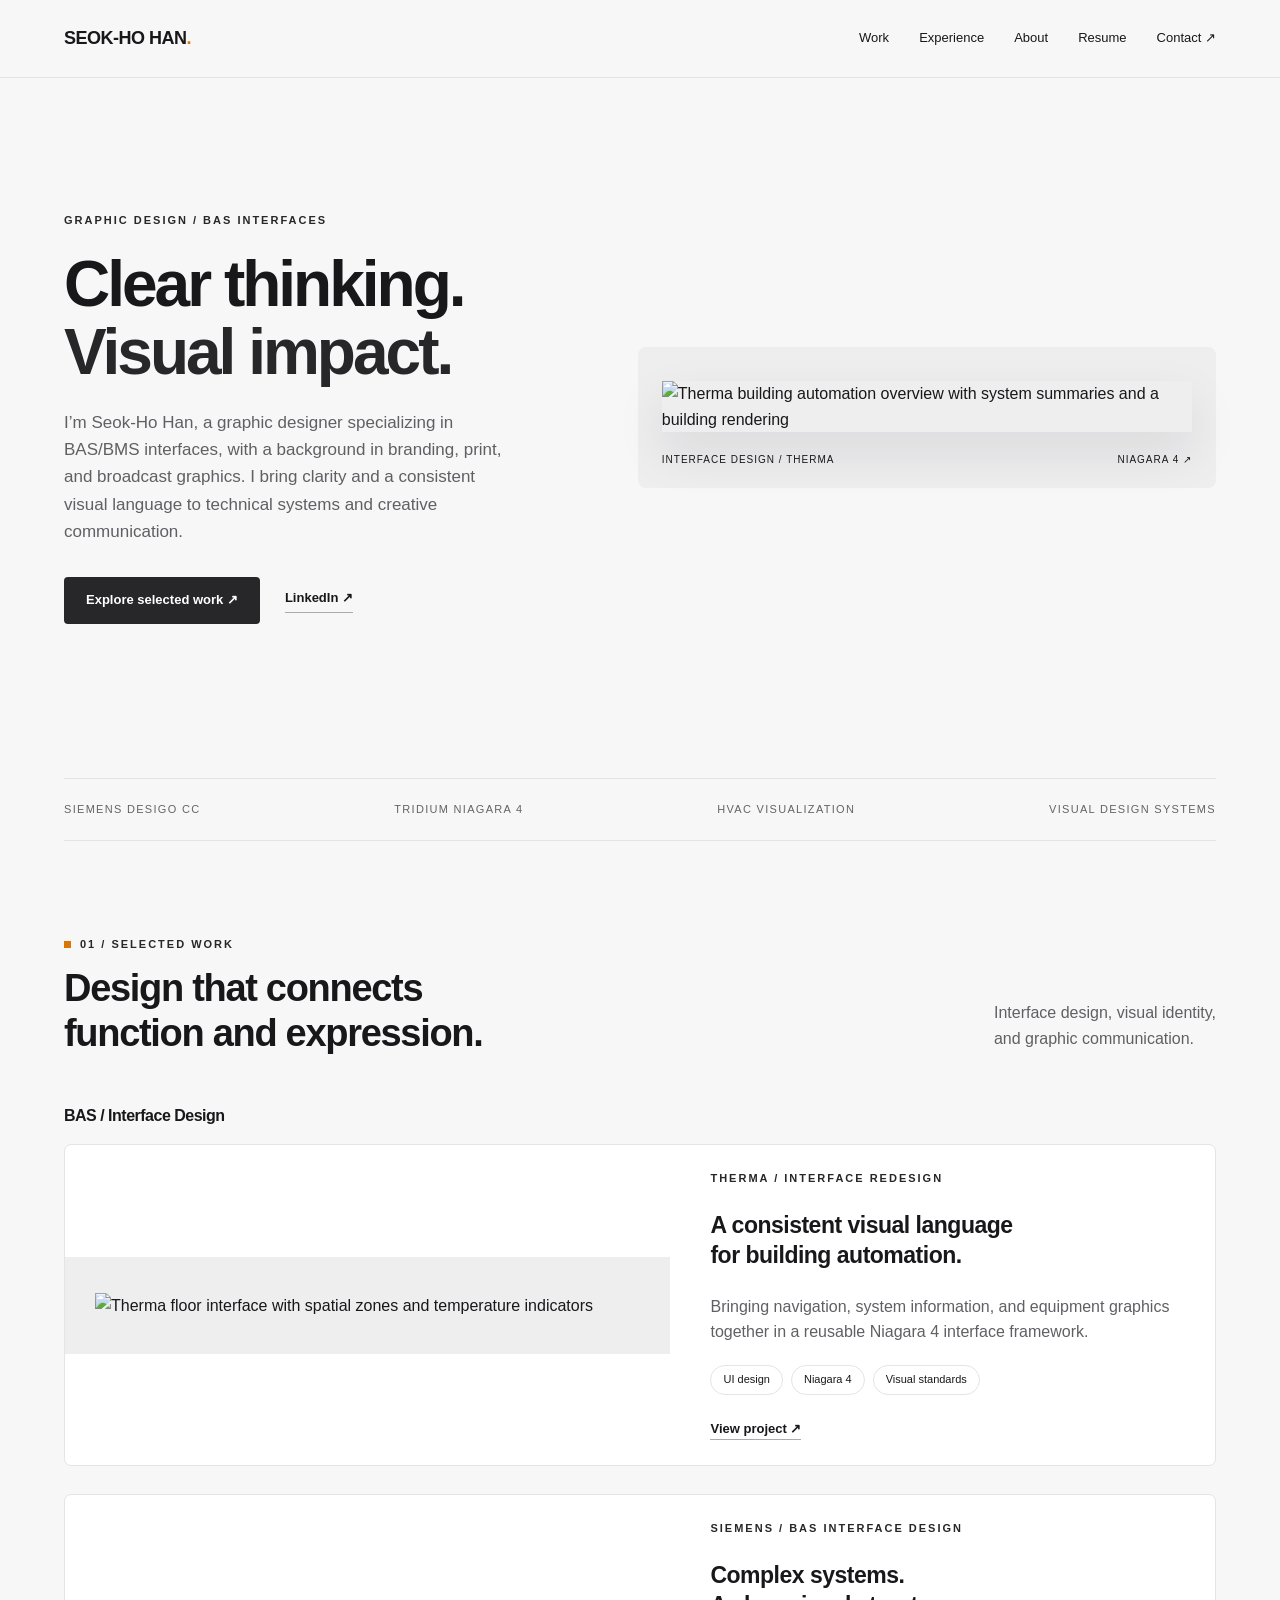
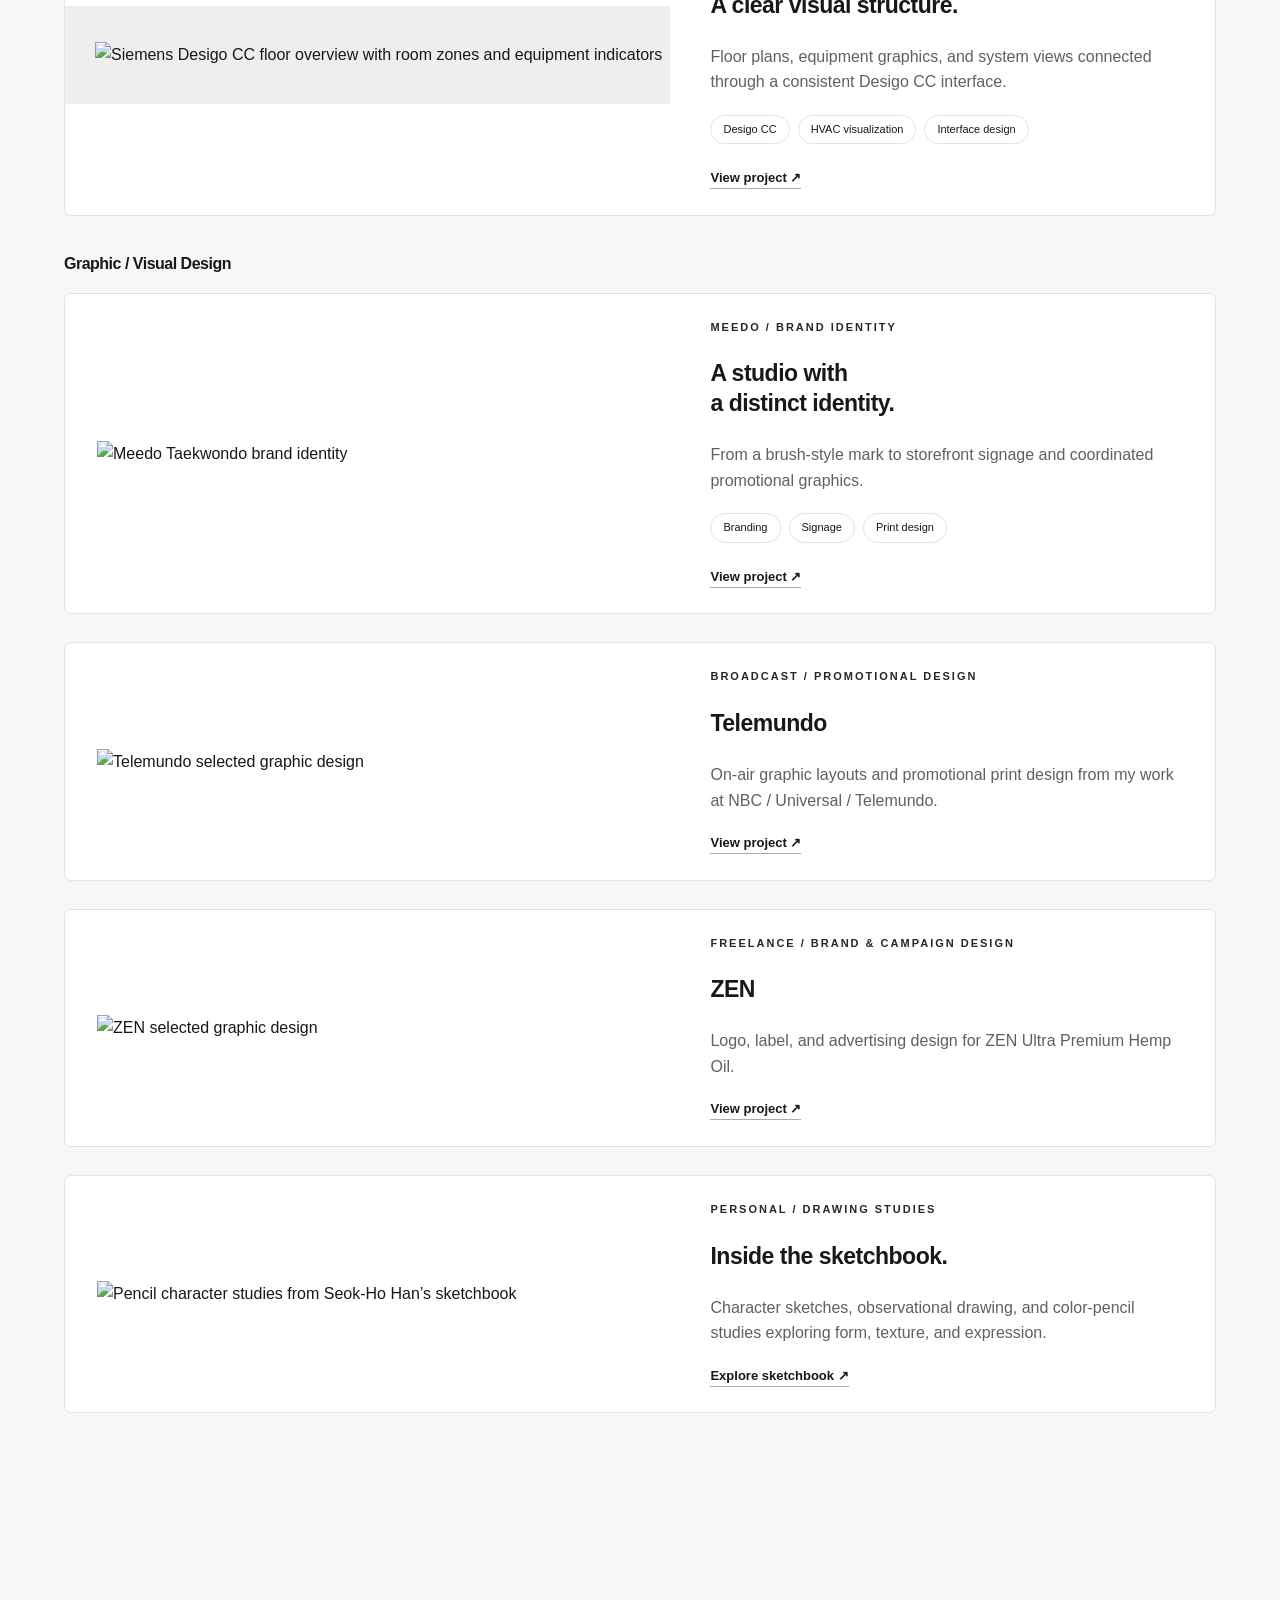
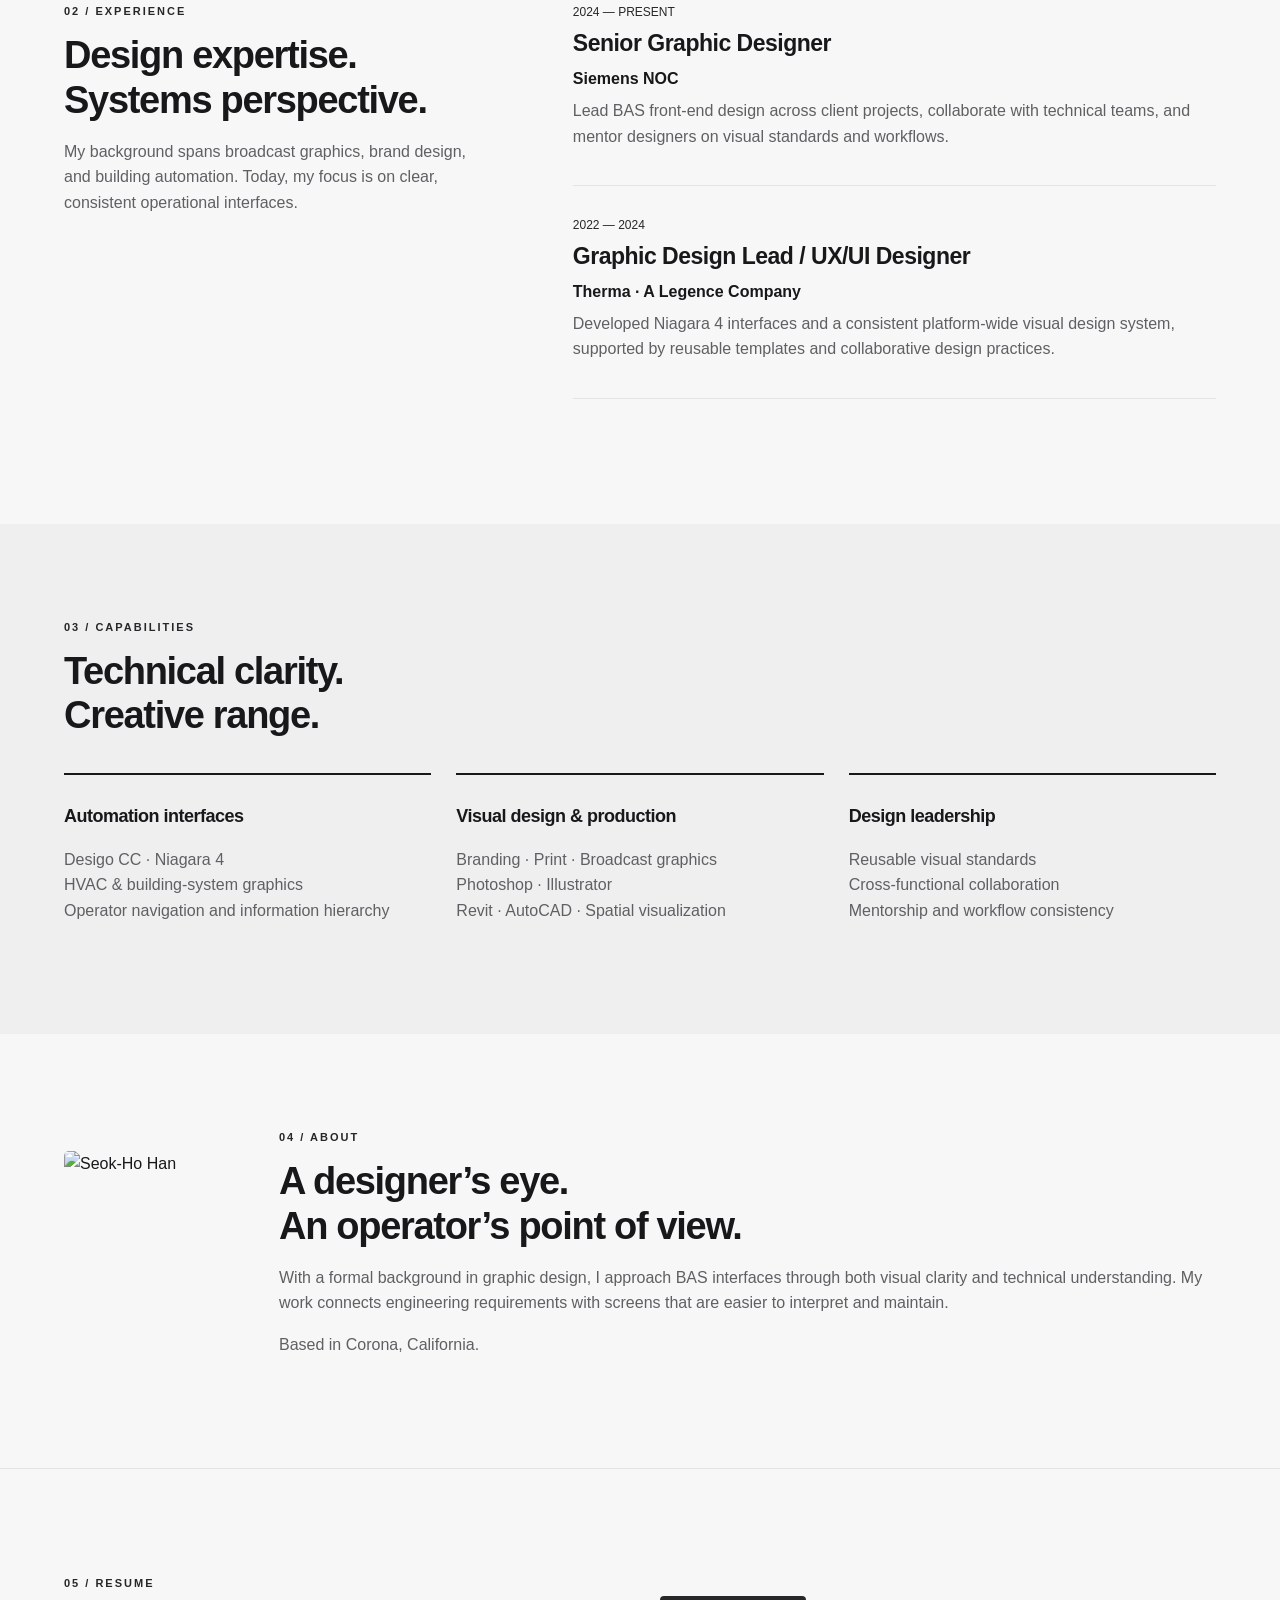
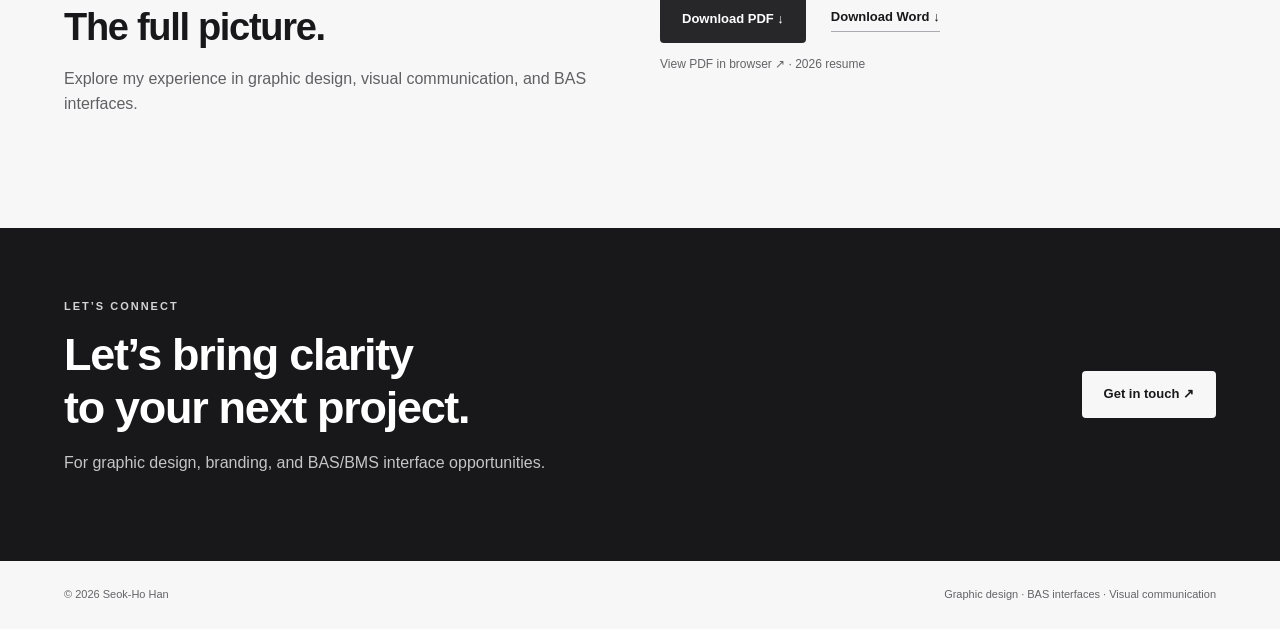
==== index.html @ e54b771f "Add portfolio website pages" ====
<!doctype html><html lang="en"><head><meta charset="UTF-8"><meta name="viewport" content="width=device-width, initial-scale=1"><title>Seok-Ho Han — Graphic & BAS Interface Designer</title><meta name="description" content="Graphic design, branding, broadcast graphics, and BAS/BMS interfaces by Seok-Ho Han."><link rel="stylesheet" href="styles.css"><link rel="stylesheet" href="sketch-resume.css"></head><body><header><div class="nav"><a class="brand" href="index.html">SEOK-HO HAN<span>.</span></a><nav aria-label="Main navigation"><a href="#work">Work</a><a href="#experience">Experience</a><a href="#about">About</a><a href="#resume">Resume</a><a href="#contact">Contact ↗</a></nav></div></header><main><div class="wrap"><section class="hero"><div><div class="eyebrow">GRAPHIC DESIGN / BAS INTERFACES</div><h1>Clear thinking.<br><span>Visual impact.</span></h1><p class="intro">I’m Seok-Ho Han, a graphic designer specializing in BAS/BMS interfaces, with a background in branding, print, and broadcast graphics. I bring clarity and a consistent visual language to technical systems and creative communication.</p><div class="actions"><a class="button" href="#work">Explore selected work ↗</a><a class="textlink" href="https://www.linkedin.com/in/seok-ho-han/" target="_blank" rel="noopener noreferrer">LinkedIn ↗</a></div></div><a class="hero-art" href="therma.html" aria-label="Explore the Therma interface project"><img src="assets/therma-overview.png" alt="Therma building automation overview with system summaries and a building rendering"><div class="artifact-label"><span>Interface design / Therma</span><span>Niagara 4 ↗</span></div></a></section><div class="strip"><span>Siemens Desigo CC</span><span>Tridium Niagara 4</span><span>HVAC visualization</span><span>Visual design systems</span></div><section id="work" class="section"><div class="section-head"><div><div class="eyebrow">01 / Selected work</div><h2>Design that connects<br>function and expression.</h2></div><p>Interface design, visual identity,<br>and graphic communication.</p></div><h3 class="work-category">BAS / Interface Design</h3><a class="work" href="therma.html"><div class="work-image"><img loading="lazy" src="assets/therma-floor.png" alt="Therma floor interface with spatial zones and temperature indicators"></div><div class="work-copy"><div class="eyebrow">Therma / Interface redesign</div><h3>A consistent visual language<br>for building automation.</h3><p>Bringing navigation, system information, and equipment graphics together in a reusable Niagara 4 interface framework.</p><div class="tags"><span>UI design</span><span>Niagara 4</span><span>Visual standards</span></div><span class="textlink">View project ↗</span></div></a><a class="work additional-work" href="siemens.html"><div class="work-image"><img loading="lazy" src="assets/siemens-3.png" alt="Siemens Desigo CC floor overview with room zones and equipment indicators"></div><div class="work-copy"><div class="eyebrow">Siemens / BAS interface design</div><h3>Complex systems.<br>A clear visual structure.</h3><p>Floor plans, equipment graphics, and system views connected through a consistent Desigo CC interface.</p><div class="tags"><span>Desigo CC</span><span>HVAC visualization</span><span>Interface design</span></div><span class="textlink">View project ↗</span></div></a><h3 class="work-category">Graphic / Visual Design</h3><a class="work" href="meedo.html"><div class="work-image brand-thumbnail"><img loading="lazy" src="assets/meedo-logo.png" alt="Meedo Taekwondo brand identity"></div><div class="work-copy"><div class="eyebrow">Meedo / Brand identity</div><h3>A studio with<br>a distinct identity.</h3><p>From a brush-style mark to storefront signage and coordinated promotional graphics.</p><div class="tags"><span>Branding</span><span>Signage</span><span>Print design</span></div><span class="textlink">View project ↗</span></div></a><a class="work additional-work" href="telemundo.html"><div class="work-image brand-thumbnail"><img loading="lazy" src="assets/broadcast-overlay.png" alt="Telemundo selected graphic design"></div><div class="work-copy"><div class="eyebrow">Broadcast / Promotional design</div><h3>Telemundo</h3><p>On-air graphic layouts and promotional print design from my work at NBC / Universal / Telemundo.</p><span class="textlink">View project ↗</span></div></a><a class="work additional-work" href="zen.html"><div class="work-image brand-thumbnail"><img loading="lazy" src="assets/zen-product.jpg" alt="ZEN selected graphic design"></div><div class="work-copy"><div class="eyebrow">Freelance / Brand & campaign design</div><h3>ZEN</h3><p>Logo, label, and advertising design for ZEN Ultra Premium Hemp Oil.</p><span class="textlink">View project ↗</span></div></a><a class="work additional-work" href="sketch.html"><div class="work-image brand-thumbnail"><img loading="lazy" src="assets/sketch-6.jpg" alt="Pencil character studies from Seok-Ho Han’s sketchbook"></div><div class="work-copy"><div class="eyebrow">Personal / Drawing studies</div><h3>Inside the sketchbook.</h3><p>Character sketches, observational drawing, and color-pencil studies exploring form, texture, and expression.</p><span class="textlink">Explore sketchbook ↗</span></div></a></section><section id="experience" class="section split"><div><div class="eyebrow">02 / Experience</div><h2>Design expertise.<br>Systems perspective.</h2><p>My background spans broadcast graphics, brand design, and building automation. Today, my focus is on clear, consistent operational interfaces.</p></div><div class="timeline"><article><div class="date">2024 — PRESENT</div><h3>Senior Graphic Designer</h3><strong>Siemens NOC</strong><p>Lead BAS front-end design across client projects, collaborate with technical teams, and mentor designers on visual standards and workflows.</p></article><article><div class="date">2022 — 2024</div><h3>Graphic Design Lead / UX/UI Designer</h3><strong>Therma · A Legence Company</strong><p>Developed Niagara 4 interfaces and a consistent platform-wide visual design system, supported by reusable templates and collaborative design practices.</p></article></div></section></div><section class="section tint"><div class="wrap"><div class="eyebrow">03 / Capabilities</div><h2>Technical clarity.<br>Creative range.</h2><div class="tools"><article><h3>Automation interfaces</h3><p>Desigo CC · Niagara 4<br>HVAC & building-system graphics<br>Operator navigation and information hierarchy</p></article><article><h3>Visual design & production</h3><p>Branding · Print · Broadcast graphics<br>Photoshop · Illustrator<br>Revit · AutoCAD · Spatial visualization</p></article><article><h3>Design leadership</h3><p>Reusable visual standards<br>Cross-functional collaboration<br>Mentorship and workflow consistency</p></article></div></div></section><div class="wrap"><section id="about" class="section about"><img loading="lazy" class="portrait" src="assets/portrait.png" alt="Seok-Ho Han"><div><div class="eyebrow">04 / About</div><h2>A designer’s eye.<br>An operator’s point of view.</h2><p>With a formal background in graphic design, I approach BAS interfaces through both visual clarity and technical understanding. My work connects engineering requirements with screens that are easier to interpret and maintain.</p><p>Based in Corona, California.</p></div></section></div><section id="resume" class="section resume-section"><div><p class="eyebrow">05 / Resume</p><h2>The full picture.</h2><p>Explore my experience in graphic design, visual communication, and BAS interfaces.</p></div><div><div class="actions"><a class="button" href="assets/Seok-Ho-Han-Resume-2026.pdf" download>Download PDF ↓</a><a class="textlink" href="assets/Seok-Ho-Han-Resume-2026.docx" download>Download Word ↓</a></div><p class="note"><a href="assets/Seok-Ho-Han-Resume-2026.pdf" target="_blank" rel="noopener">View PDF in browser ↗</a> · 2026 resume</p></div></section><section id="contact" class="contact"><div class="wrap"><div><div class="eyebrow">Let’s connect</div><h2>Let’s bring clarity<br>to your next project.</h2><p>For graphic design, branding, and BAS/BMS interface opportunities.</p></div><a class="button" href="mailto:designer.seokho@gmail.com">Get in touch ↗</a></div></section></main><footer><span>© 2026 Seok-Ho Han</span><span>Graphic design · BAS interfaces · Visual communication</span></footer></body></html>
---- styles.css ----
*{box-sizing:border-box}html{scroll-behavior:smooth}body{margin:0;background:#f7f7f7;color:#18181b;font-family:Arial,Helvetica,sans-serif;line-height:1.6}a{color:inherit;text-decoration:none}a:focus-visible,button:focus-visible{outline:3px solid #27272a;outline-offset:6px}header{background:#f7f7f7f5;border-bottom:1px solid #e4e4e7;position:sticky;top:0;z-index:5}.nav{max-width:1320px;margin:auto;padding:24px 5%;display:flex;justify-content:space-between;align-items:center}.brand{font-weight:800;font-size:18px;letter-spacing:-.5px}.brand span{color:#27272a}nav{display:flex;gap:30px;font-size:13px}main{overflow:hidden}.wrap{max-width:1320px;margin:auto;padding:0 5%}.hero{min-height:700px;display:grid;grid-template-columns:1fr 1.12fr;align-items:center;gap:5%;padding-top:65px;padding-bottom:85px}.eyebrow{text-transform:uppercase;font-size:11px;letter-spacing:2px;color:#27272a;font-weight:700}.hero h1{font-size:clamp(45px,5vw,72px);line-height:1.06;letter-spacing:-3px;margin:22px 0}.hero h1 span{color:#27272a}.intro{max-width:440px;color:#606064;font-size:17px}.actions{display:flex;gap:25px;align-items:center;flex-wrap:wrap;margin-top:32px}.button{display:inline-block;background:#27272a;color:white;padding:13px 22px;font-size:13px;font-weight:700;border-radius:4px}.textlink{font-size:13px;font-weight:700;border-bottom:1px solid #aaaab0;padding-bottom:3px}.hero-art{background:#eeeeef;padding:34px 24px 20px;border-radius:8px;transform:none;position:relative}.hero-art img{width:100%;display:block;box-shadow:0 20px 50px #18181b18}.artifact-label{display:flex;justify-content:space-between;font-size:10px;letter-spacing:1px;text-transform:uppercase;margin-top:20px}.strip{border-top:1px solid #e4e4e7;border-bottom:1px solid #e4e4e7;padding:22px 0;display:flex;justify-content:space-between;gap:20px;color:#646468;font-size:11px;letter-spacing:1.3px;text-transform:uppercase}.section{padding-top:95px;padding-bottom:95px;scroll-margin-top:80px}.section-head{display:flex;justify-content:space-between;align-items:end;margin-bottom:35px;gap:24px}h2{font-size:38px;line-height:1.18;letter-spacing:-1.3px;margin:12px 0}h3{font-size:23px;line-height:1.3;letter-spacing:-.5px}p{color:#606064}.work{display:grid;grid-template-columns:1.2fr 1fr;gap:40px;align-items:center;background:white;border:1px solid #e4e4e7;border-radius:7px;overflow:hidden}.work-image{padding:36px 0 36px 30px;background:#eeeeef}.work-image img{width:100%;display:block}.work-copy{padding:25px 35px 25px 0}.tags{display:flex;gap:8px;flex-wrap:wrap;margin:20px 0}.tags span{font-size:11px;border:1px solid #e4e4e7;border-radius:30px;padding:5px 12px}.split{display:grid;grid-template-columns:.8fr 1.2fr;gap:80px}.timeline article{padding:0 0 30px;margin-bottom:30px;border-bottom:1px solid #e4e4e7}.date{font-size:12px;color:#27272a}.timeline h3{margin:7px 0}.timeline p{margin:6px 0}.tools{display:grid;grid-template-columns:repeat(3,1fr);gap:25px;margin-top:35px}.tools article{border-top:2px solid #18181b;padding-top:12px}.tools h3{font-size:18px}.about{display:grid;grid-template-columns:170px 1fr;gap:45px;align-items:center}.portrait{width:170px;height:200px;object-fit:cover;border-radius:5px}.contact{background:#18181b;color:#fff;padding:70px 0}.contact p{color:#c5c5c8}.contact h2{font-size:45px}.contact .wrap{display:flex;justify-content:space-between;align-items:center;gap:30px}footer{padding:25px 5%;font-size:11px;color:#646468;max-width:1320px;margin:auto;display:flex;justify-content:space-between}.case-title{padding:75px 0 45px;max-width:900px}.case-title h1{font-size:clamp(38px,5vw,65px);line-height:1.1;letter-spacing:-2px}.case-meta{display:flex;gap:60px;padding:20px 0 40px;font-size:13px}.case-meta b{display:block;color:#18181b}.full-image{width:100%;border:1px solid #e4e4e7;border-radius:5px}.comparison{display:grid;grid-template-columns:1fr 1fr;gap:24px}.comparison figure{margin:0}.comparison img{width:100%;display:block;border:1px solid #e4e4e7}.comparison figcaption{font-size:13px;padding:14px 0;color:#606064}.note{font-size:12px;color:#646468}.back{font-size:13px;color:#27272a}.screen-link{display:block}.screen-link:hover img{outline:2px solid #27272a}.section.tint{background:#efeff0}details{padding:15px 0;border-top:1px solid #e4e4e7}summary{cursor:pointer;font-weight:700} @media(max-width:760px){.nav{padding:18px 6%}nav{gap:15px;font-size:11px}nav a:nth-child(3){display:none}.hero{grid-template-columns:1fr;min-height:auto;gap:45px;padding-top:45px;padding-bottom:45px}.hero h1{letter-spacing:-2px}.hero-art{transform:none}.strip{flex-wrap:wrap;justify-content:flex-start}.section{padding-top:60px;padding-bottom:60px}.split,.work,.comparison{grid-template-columns:1fr;gap:25px}.work-image{padding:20px}.work-copy{padding:0 25px 25px}.tools{grid-template-columns:1fr}.about{grid-template-columns:1fr;gap:20px}.contact .wrap{display:block}.contact h2{font-size:36px}.case-meta{gap:25px;flex-wrap:wrap}.section-head{display:block}h2{font-size:32px}footer{gap:20px}.hero-art{padding:20px 15px}}
.redaction-pending { min-height: 270px; background: #e4e4e7; padding: 36px; display: flex; flex-direction: column; justify-content: center; border: 1px dashed #8090a0; }
.brand span{color:#d97706}.textlink:hover,.back:hover,nav a:hover{color:#965000}.button:hover{background:#3f3f46}.contact .button{background:#f7f7f7;color:#18181b}.section-head .eyebrow::before{content:'';display:inline-block;width:7px;height:7px;background:#d97706;margin-right:9px}.contact .eyebrow{color:#d4d4d8}
.work-category{font-size:16px;margin:38px 0 18px}.brand-thumbnail{padding:32px;background:#fff}.brand-thumbnail img{max-height:300px;object-fit:contain}.brand-hero{margin:0;background:#fff;padding:45px;display:flex;justify-content:center}.brand-hero img{width:100%;max-width:580px;object-fit:contain}.project-next{display:flex;justify-content:space-between;align-items:center;gap:24px;border-top:1px solid #e4e4e7;padding:35px 0 65px}.project-next small{display:block;font-size:10px;letter-spacing:1.5px;margin-bottom:8px}.project-next strong{font-size:21px}.project-next a:hover{color:#965000}@media(max-width:760px){.brand-hero{padding:20px}.project-next{align-items:start;flex-direction:column}}
.editorial-gallery{display:grid;grid-template-columns:repeat(2,minmax(0,1fr));gap:28px}.gallery-item{margin:0}.gallery-item img{display:block;width:100%;height:auto}.gallery-item figcaption{font-size:12px;color:#606064;padding:12px 0}.split>.gallery-item img{max-height:650px;object-fit:contain}.additional-work{margin-top:28px}@media(max-width:760px){.editorial-gallery{grid-template-columns:1fr}}
.comparison-section{max-width:960px;margin:auto;scroll-margin-top:100px}.compare-row{padding:22px 0;border-bottom:1px solid #e4e4e7}.compare-row h3{font-size:18px;margin:0 0 8px}.compare-row .comparison{gap:20px;grid-template-columns:repeat(2,minmax(0,1fr))}.compare-row .comparison img{height:auto;aspect-ratio:1.88;object-fit:contain;background:white}.compare-row figcaption{font-size:11px;padding:8px 0}.compare-row figcaption b{letter-spacing:1px;margin-right:6px}.compare-row a{display:block}.compare-row a:hover{outline:2px solid #965000}.more-comparisons{margin-top:24px;border-bottom:1px solid #e4e4e7}.more-comparisons summary{padding:12px 0}.more-comparisons summary span{float:right}.more-comparisons[open] summary span{transform:rotate(45deg)}summary:focus-visible{outline:3px solid #27272a;outline-offset:4px}@media(max-width:500px){.compare-row .comparison{gap:8px}.compare-row figcaption{font-size:10px}.compare-row h3{font-size:16px}}
.compact-gallery-section{padding-top:65px;padding-bottom:20px}.compact-gallery{display:grid;grid-template-columns:repeat(5,minmax(0,1fr));gap:14px;margin-top:22px}.gallery-thumb{display:block;min-width:0;background:#fff;border:1px solid #e4e4e7;border-radius:4px;padding:8px;transition:transform .18s,box-shadow .18s}.gallery-thumb img{display:block;width:100%;height:112px;object-fit:contain;background:#f4f4f4}.gallery-thumb span{display:block;font-size:10px;padding-top:8px;color:#606064}.gallery-thumb small{float:right}.gallery-thumb:focus-visible{outline:3px solid #965000;outline-offset:3px}@media(hover:hover){.gallery-thumb:hover{transform:scale(1.06);box-shadow:0 8px 25px #0002;position:relative;z-index:2}}#image-viewer{width:94vw;max-width:1600px;max-height:94vh;padding:16px;border:0;border-radius:8px;background:#f7f7f7;color:#18181b}#image-viewer::backdrop{background:#101014dd}.viewer-bar,.viewer-controls{display:flex;align-items:center;justify-content:space-between;gap:12px}.viewer-bar p{margin:0;font-size:13px}#viewer-image{display:block;width:100%;height:74vh;object-fit:contain;background:#ededed;margin:12px 0}.viewer-controls button,.viewer-bar button{font:inherit;font-size:13px;border:1px solid #ccc;border-radius:4px;background:white;padding:10px 14px;cursor:pointer}.viewer-controls a{font-size:12px;text-decoration:underline}@media(max-width:900px){.compact-gallery{grid-template-columns:repeat(4,minmax(0,1fr))}}@media(max-width:600px){.compact-gallery{grid-template-columns:repeat(2,minmax(0,1fr));gap:10px}.gallery-thumb img{height:100px}#viewer-image{height:65vh}.viewer-controls button{padding:10px;font-size:12px}.viewer-bar p{font-size:11px}}@media(prefers-reduced-motion:reduce){.gallery-thumb{transition:none}}
---- sketch-resume.css ----
.sketch-section{padding:30px 0 55px}.sketch-grid{display:grid;grid-template-columns:1fr 1fr;gap:24px;margin-top:24px}.sketch-grid .gallery-thumb img{height:220px}.sketch-portrait .gallery-thumb img{height:330px}.resume-section{max-width:1320px;margin:auto;padding-left:5%;padding-right:5%;display:grid;grid-template-columns:1fr 1fr;gap:40px;border-top:1px solid #e4e4e7}.resume-section .actions{flex-wrap:wrap} @media(max-width:600px){.sketch-grid,.resume-section{grid-template-columns:1fr}.sketch-grid .gallery-thumb img{height:180px}.sketch-portrait .gallery-thumb img{height:280px}.resume-section{gap:10px}}
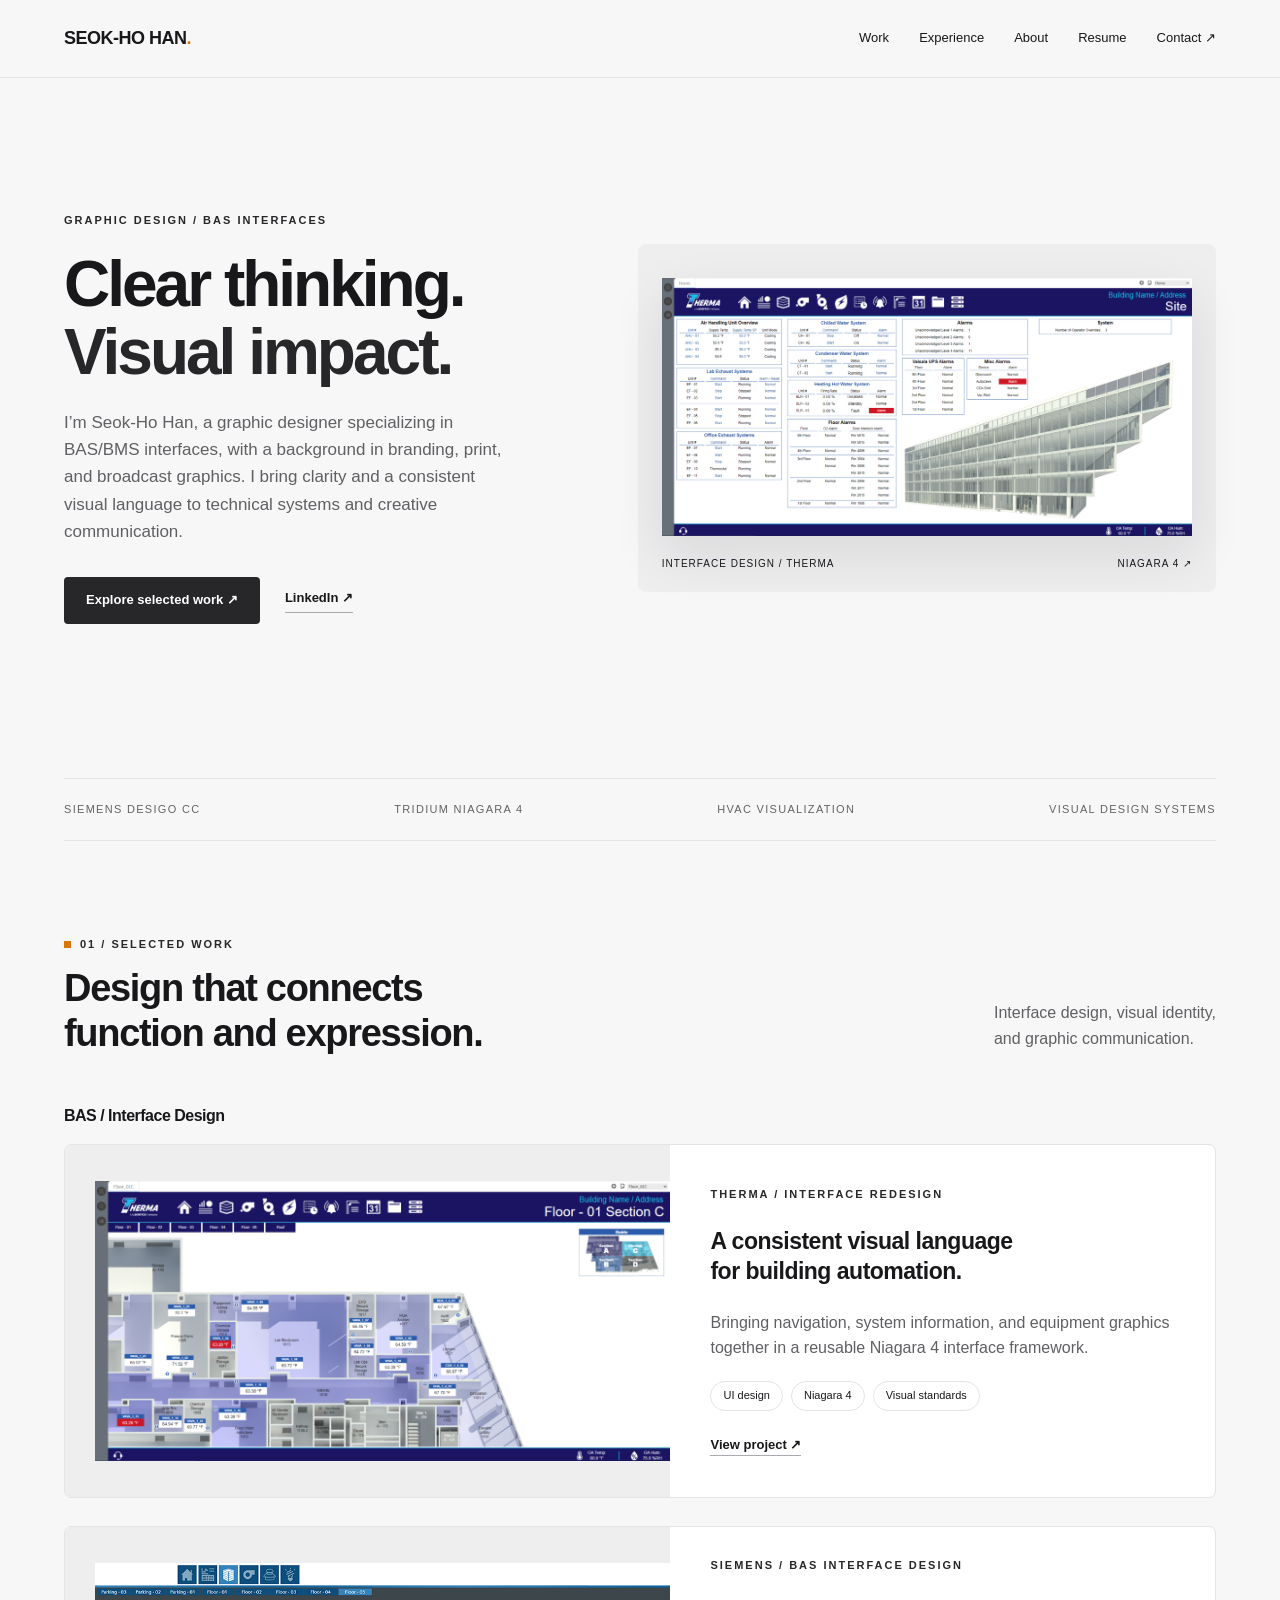
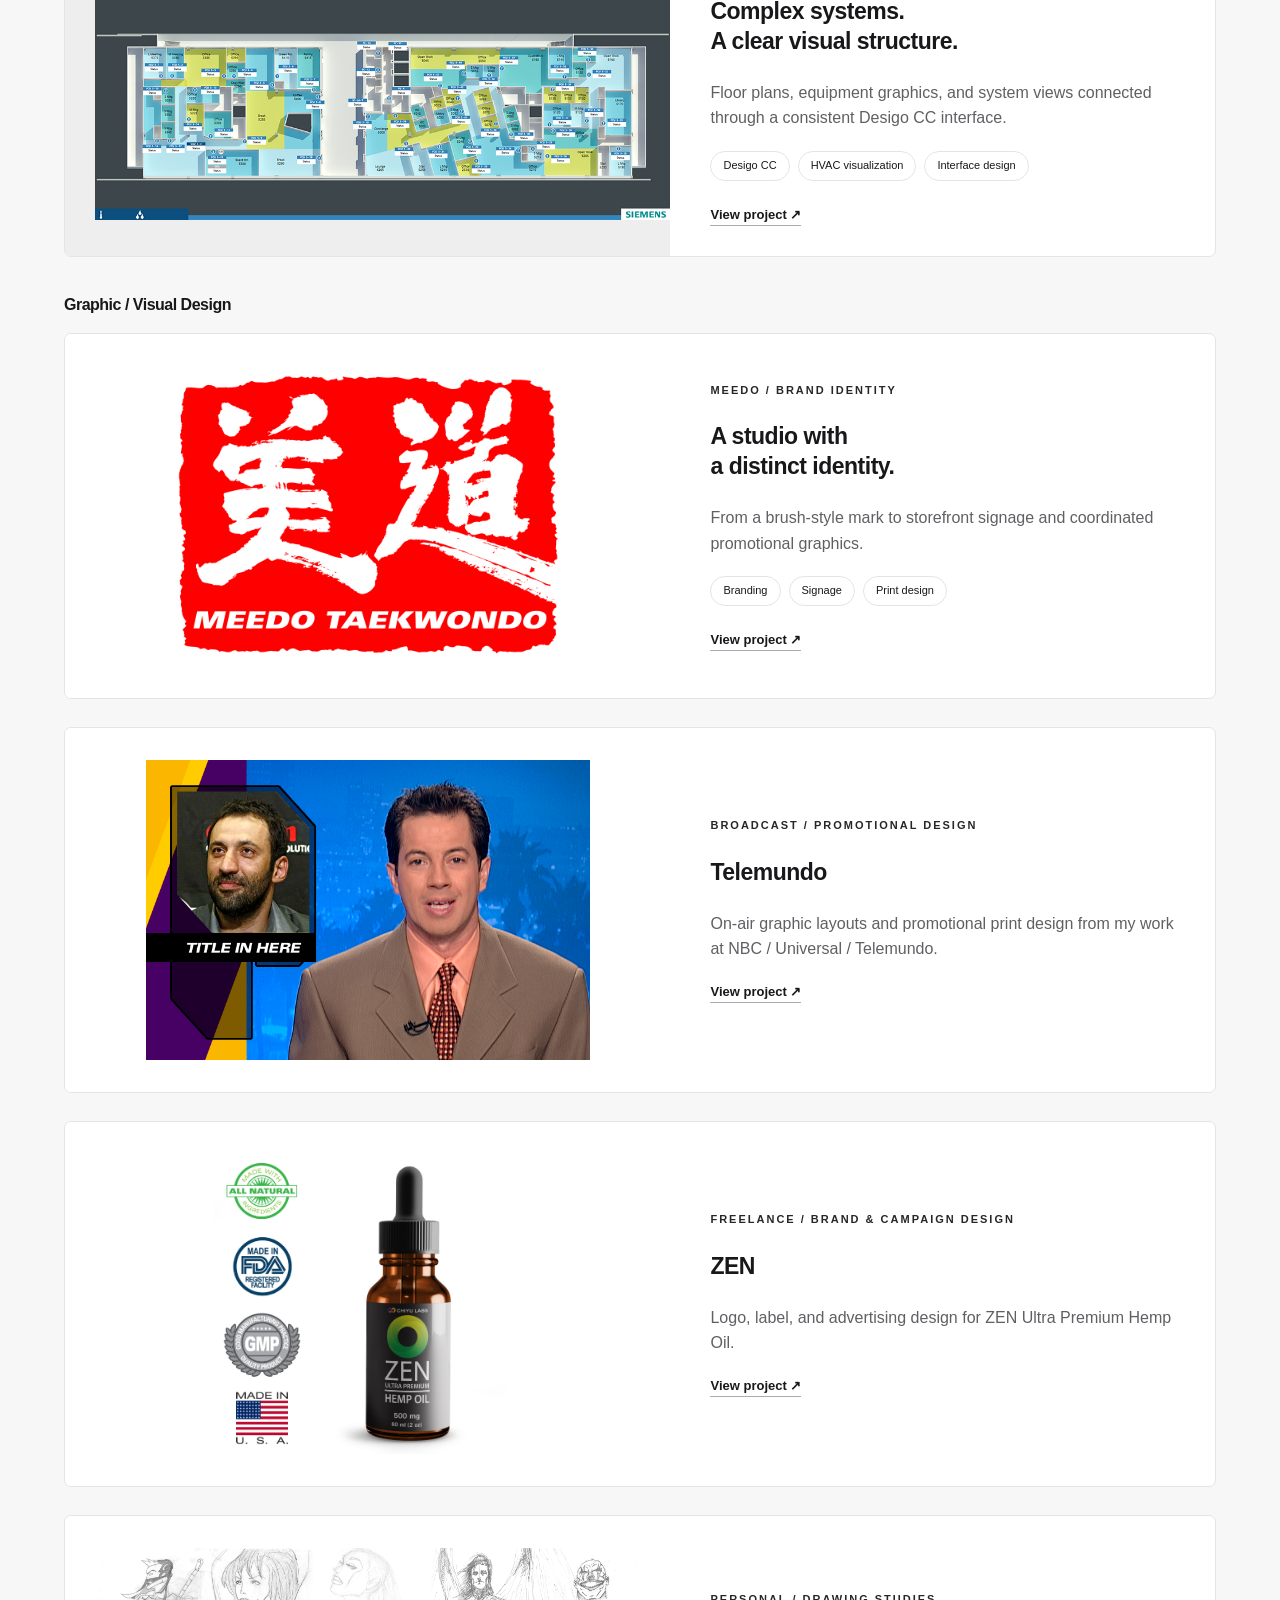
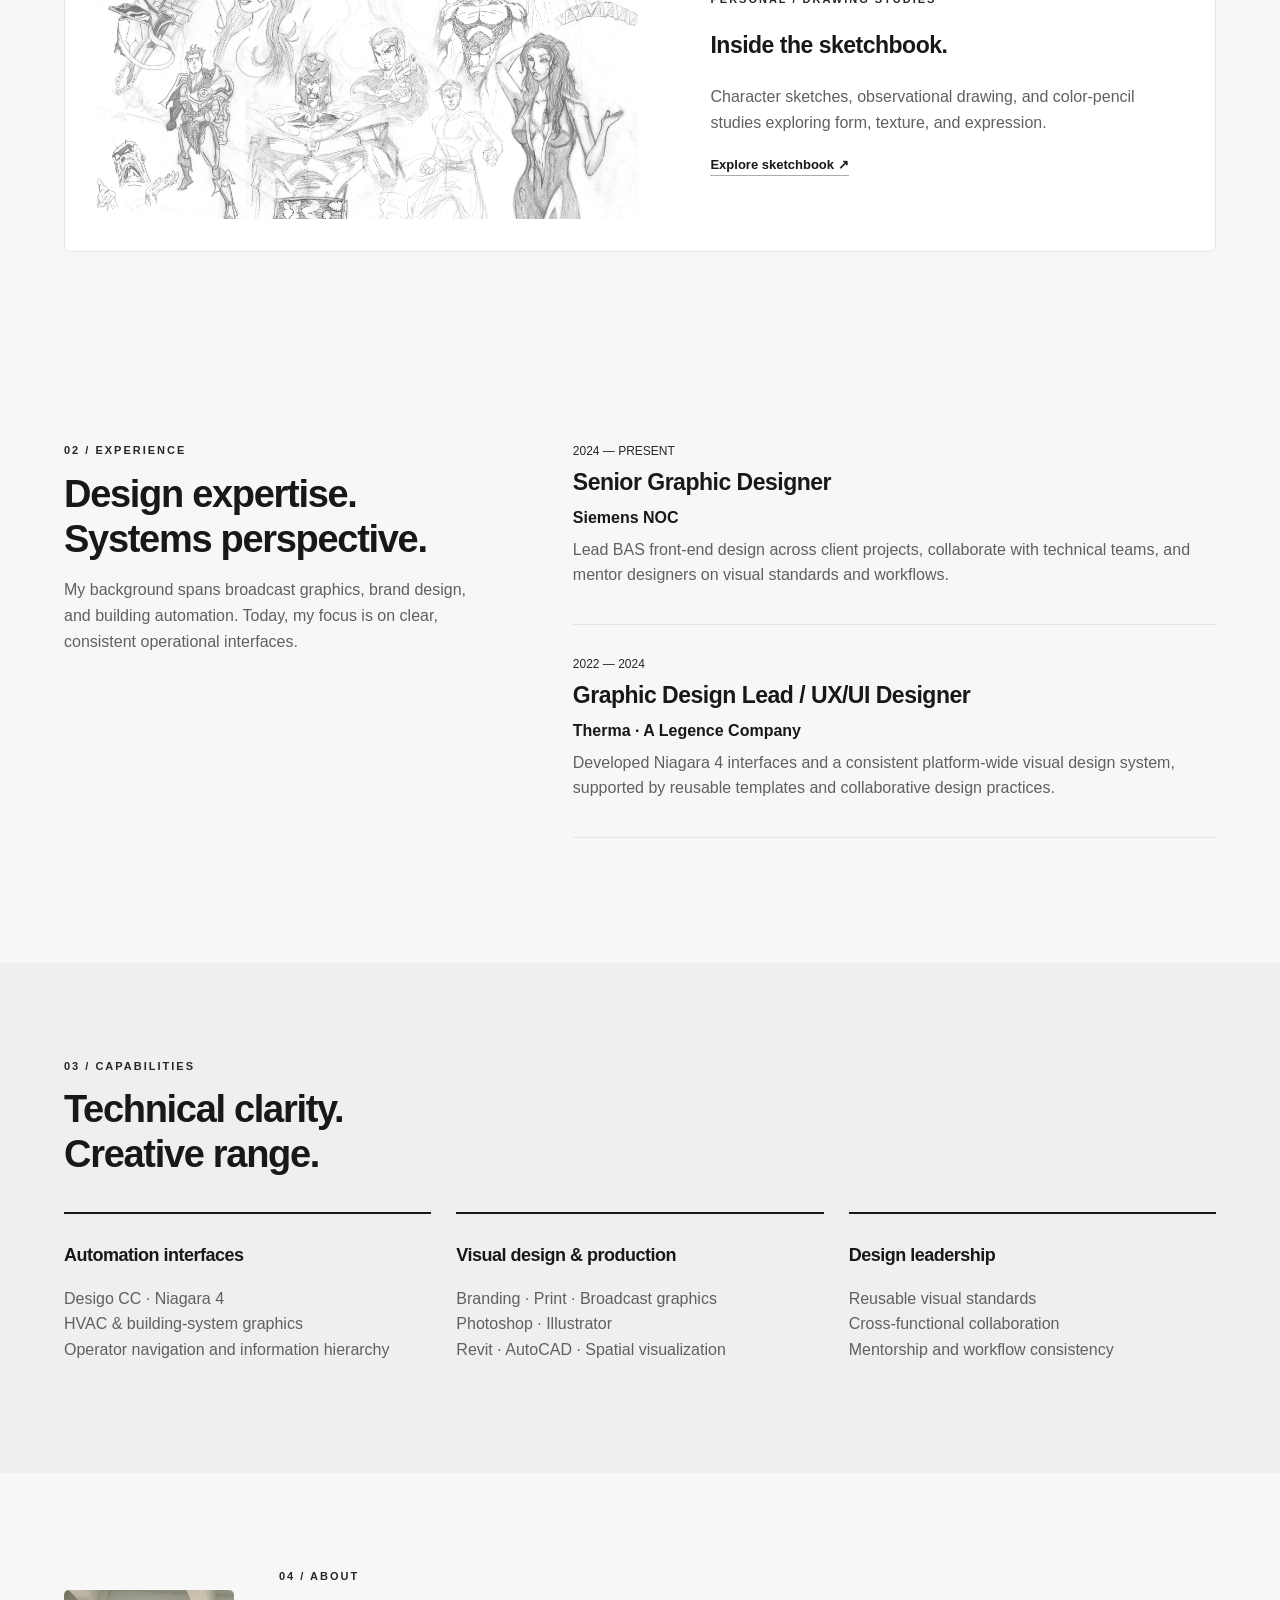
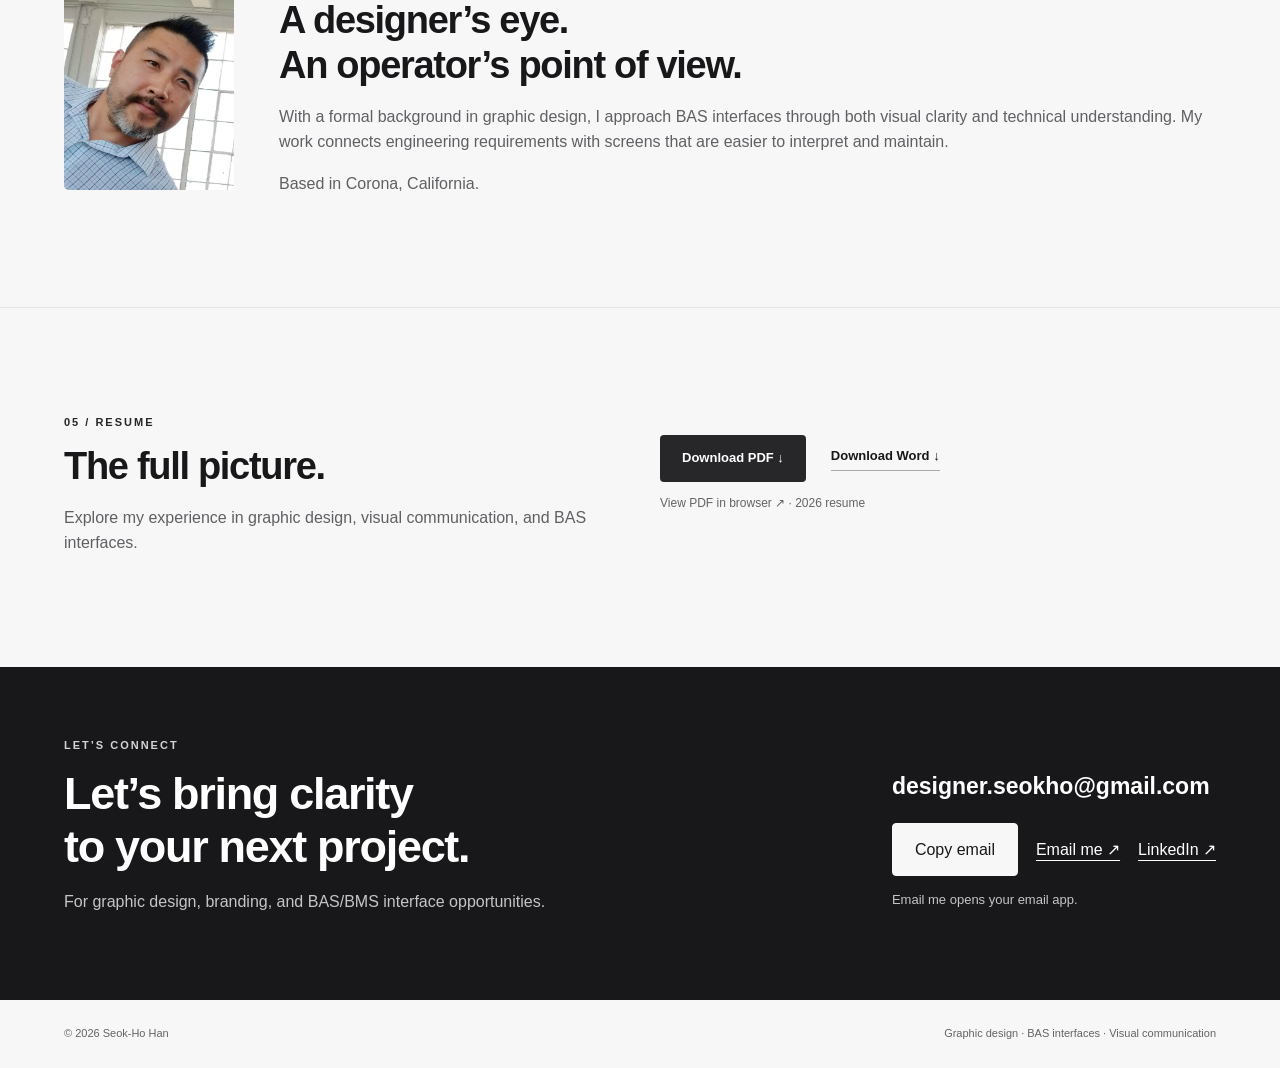
==== commit 9b369174: "updated index" ====
--- a/index.html
+++ b/index.html
@@ -1 +1,24 @@
-<!doctype html><html lang="en"><head><meta charset="UTF-8"><meta name="viewport" content="width=device-width, initial-scale=1"><title>Seok-Ho Han — Graphic & BAS Interface Designer</title><meta name="description" content="Graphic design, branding, broadcast graphics, and BAS/BMS interfaces by Seok-Ho Han."><link rel="stylesheet" href="styles.css"><link rel="stylesheet" href="sketch-resume.css"></head><body><header><div class="nav"><a class="brand" href="index.html">SEOK-HO HAN<span>.</span></a><nav aria-label="Main navigation"><a href="#work">Work</a><a href="#experience">Experience</a><a href="#about">About</a><a href="#resume">Resume</a><a href="#contact">Contact ↗</a></nav></div></header><main><div class="wrap"><section class="hero"><div><div class="eyebrow">GRAPHIC DESIGN / BAS INTERFACES</div><h1>Clear thinking.<br><span>Visual impact.</span></h1><p class="intro">I’m Seok-Ho Han, a graphic designer specializing in BAS/BMS interfaces, with a background in branding, print, and broadcast graphics. I bring clarity and a consistent visual language to technical systems and creative communication.</p><div class="actions"><a class="button" href="#work">Explore selected work ↗</a><a class="textlink" href="https://www.linkedin.com/in/seok-ho-han/" target="_blank" rel="noopener noreferrer">LinkedIn ↗</a></div></div><a class="hero-art" href="therma.html" aria-label="Explore the Therma interface project"><img src="assets/therma-overview.png" alt="Therma building automation overview with system summaries and a building rendering"><div class="artifact-label"><span>Interface design / Therma</span><span>Niagara 4 ↗</span></div></a></section><div class="strip"><span>Siemens Desigo CC</span><span>Tridium Niagara 4</span><span>HVAC visualization</span><span>Visual design systems</span></div><section id="work" class="section"><div class="section-head"><div><div class="eyebrow">01 / Selected work</div><h2>Design that connects<br>function and expression.</h2></div><p>Interface design, visual identity,<br>and graphic communication.</p></div><h3 class="work-category">BAS / Interface Design</h3><a class="work" href="therma.html"><div class="work-image"><img loading="lazy" src="assets/therma-floor.png" alt="Therma floor interface with spatial zones and temperature indicators"></div><div class="work-copy"><div class="eyebrow">Therma / Interface redesign</div><h3>A consistent visual language<br>for building automation.</h3><p>Bringing navigation, system information, and equipment graphics together in a reusable Niagara 4 interface framework.</p><div class="tags"><span>UI design</span><span>Niagara 4</span><span>Visual standards</span></div><span class="textlink">View project ↗</span></div></a><a class="work additional-work" href="siemens.html"><div class="work-image"><img loading="lazy" src="assets/siemens-3.png" alt="Siemens Desigo CC floor overview with room zones and equipment indicators"></div><div class="work-copy"><div class="eyebrow">Siemens / BAS interface design</div><h3>Complex systems.<br>A clear visual structure.</h3><p>Floor plans, equipment graphics, and system views connected through a consistent Desigo CC interface.</p><div class="tags"><span>Desigo CC</span><span>HVAC visualization</span><span>Interface design</span></div><span class="textlink">View project ↗</span></div></a><h3 class="work-category">Graphic / Visual Design</h3><a class="work" href="meedo.html"><div class="work-image brand-thumbnail"><img loading="lazy" src="assets/meedo-logo.png" alt="Meedo Taekwondo brand identity"></div><div class="work-copy"><div class="eyebrow">Meedo / Brand identity</div><h3>A studio with<br>a distinct identity.</h3><p>From a brush-style mark to storefront signage and coordinated promotional graphics.</p><div class="tags"><span>Branding</span><span>Signage</span><span>Print design</span></div><span class="textlink">View project ↗</span></div></a><a class="work additional-work" href="telemundo.html"><div class="work-image brand-thumbnail"><img loading="lazy" src="assets/broadcast-overlay.png" alt="Telemundo selected graphic design"></div><div class="work-copy"><div class="eyebrow">Broadcast / Promotional design</div><h3>Telemundo</h3><p>On-air graphic layouts and promotional print design from my work at NBC / Universal / Telemundo.</p><span class="textlink">View project ↗</span></div></a><a class="work additional-work" href="zen.html"><div class="work-image brand-thumbnail"><img loading="lazy" src="assets/zen-product.jpg" alt="ZEN selected graphic design"></div><div class="work-copy"><div class="eyebrow">Freelance / Brand & campaign design</div><h3>ZEN</h3><p>Logo, label, and advertising design for ZEN Ultra Premium Hemp Oil.</p><span class="textlink">View project ↗</span></div></a><a class="work additional-work" href="sketch.html"><div class="work-image brand-thumbnail"><img loading="lazy" src="assets/sketch-6.jpg" alt="Pencil character studies from Seok-Ho Han’s sketchbook"></div><div class="work-copy"><div class="eyebrow">Personal / Drawing studies</div><h3>Inside the sketchbook.</h3><p>Character sketches, observational drawing, and color-pencil studies exploring form, texture, and expression.</p><span class="textlink">Explore sketchbook ↗</span></div></a></section><section id="experience" class="section split"><div><div class="eyebrow">02 / Experience</div><h2>Design expertise.<br>Systems perspective.</h2><p>My background spans broadcast graphics, brand design, and building automation. Today, my focus is on clear, consistent operational interfaces.</p></div><div class="timeline"><article><div class="date">2024 — PRESENT</div><h3>Senior Graphic Designer</h3><strong>Siemens NOC</strong><p>Lead BAS front-end design across client projects, collaborate with technical teams, and mentor designers on visual standards and workflows.</p></article><article><div class="date">2022 — 2024</div><h3>Graphic Design Lead / UX/UI Designer</h3><strong>Therma · A Legence Company</strong><p>Developed Niagara 4 interfaces and a consistent platform-wide visual design system, supported by reusable templates and collaborative design practices.</p></article></div></section></div><section class="section tint"><div class="wrap"><div class="eyebrow">03 / Capabilities</div><h2>Technical clarity.<br>Creative range.</h2><div class="tools"><article><h3>Automation interfaces</h3><p>Desigo CC · Niagara 4<br>HVAC & building-system graphics<br>Operator navigation and information hierarchy</p></article><article><h3>Visual design & production</h3><p>Branding · Print · Broadcast graphics<br>Photoshop · Illustrator<br>Revit · AutoCAD · Spatial visualization</p></article><article><h3>Design leadership</h3><p>Reusable visual standards<br>Cross-functional collaboration<br>Mentorship and workflow consistency</p></article></div></div></section><div class="wrap"><section id="about" class="section about"><img loading="lazy" class="portrait" src="assets/portrait.png" alt="Seok-Ho Han"><div><div class="eyebrow">04 / About</div><h2>A designer’s eye.<br>An operator’s point of view.</h2><p>With a formal background in graphic design, I approach BAS interfaces through both visual clarity and technical understanding. My work connects engineering requirements with screens that are easier to interpret and maintain.</p><p>Based in Corona, California.</p></div></section></div><section id="resume" class="section resume-section"><div><p class="eyebrow">05 / Resume</p><h2>The full picture.</h2><p>Explore my experience in graphic design, visual communication, and BAS interfaces.</p></div><div><div class="actions"><a class="button" href="assets/Seok-Ho-Han-Resume-2026.pdf" download>Download PDF ↓</a><a class="textlink" href="assets/Seok-Ho-Han-Resume-2026.docx" download>Download Word ↓</a></div><p class="note"><a href="assets/Seok-Ho-Han-Resume-2026.pdf" target="_blank" rel="noopener">View PDF in browser ↗</a> · 2026 resume</p></div></section><section id="contact" class="contact"><div class="wrap"><div><div class="eyebrow">Let’s connect</div><h2>Let’s bring clarity<br>to your next project.</h2><p>For graphic design, branding, and BAS/BMS interface opportunities.</p></div><a class="button" href="mailto:designer.seokho@gmail.com">Get in touch ↗</a></div></section></main><footer><span>© 2026 Seok-Ho Han</span><span>Graphic design · BAS interfaces · Visual communication</span></footer></body></html>
+<!doctype html><html lang="en"><head><meta charset="UTF-8"><meta name="viewport" content="width=device-width, initial-scale=1"><title>Seok-Ho Han — Graphic & BAS Interface Designer</title><meta name="description" content="Graphic design, branding, broadcast graphics, and BAS/BMS interfaces by Seok-Ho Han."><link rel="stylesheet" href="styles.css"><link rel="stylesheet" href="sketch-resume.css"><style>
+#contact{scroll-margin-top:90px}#contact .wrap{flex-wrap:wrap}#contact .contact-options{min-width:0;max-width:100%}#contact .contact-email{display:block;color:#fff;font-size:clamp(17px,2vw,23px);font-weight:600;overflow-wrap:anywhere;margin:0 0 18px;text-decoration:none}#contact .contact-email:hover{text-decoration:underline}#contact .contact-actions{display:flex;flex-wrap:wrap;align-items:center;gap:18px}#contact .contact-actions a:not(.button){color:#fff;text-decoration:underline;text-underline-offset:5px}#contact button{font:inherit;cursor:pointer;border:1px solid #f7f7f7}#contact :focus-visible{outline:3px solid #f59e0b;outline-offset:5px}#contact .copy-status{font-size:13px;min-height:1.5em;margin:14px 0 0}#contact .contact-options{padding-top:12px}
+</style></head><body><header><div class="nav"><a class="brand" href="index.html">SEOK-HO HAN<span>.</span></a><nav aria-label="Main navigation"><a href="#work">Work</a><a href="#experience">Experience</a><a href="#about">About</a><a href="#resume">Resume</a><a href="#contact">Contact ↗</a></nav></div></header><main><div class="wrap"><section class="hero"><div><div class="eyebrow">GRAPHIC DESIGN / BAS INTERFACES</div><h1>Clear thinking.<br><span>Visual impact.</span></h1><p class="intro">I’m Seok-Ho Han, a graphic designer specializing in BAS/BMS interfaces, with a background in branding, print, and broadcast graphics. I bring clarity and a consistent visual language to technical systems and creative communication.</p><div class="actions"><a class="button" href="#work">Explore selected work ↗</a><a class="textlink" href="https://www.linkedin.com/in/seok-ho-han/" target="_blank" rel="noopener noreferrer">LinkedIn ↗</a></div></div><a class="hero-art" href="therma.html" aria-label="Explore the Therma interface project"><img src="assets/therma-overview.png" alt="Therma building automation overview with system summaries and a building rendering"><div class="artifact-label"><span>Interface design / Therma</span><span>Niagara 4 ↗</span></div></a></section><div class="strip"><span>Siemens Desigo CC</span><span>Tridium Niagara 4</span><span>HVAC visualization</span><span>Visual design systems</span></div><section id="work" class="section"><div class="section-head"><div><div class="eyebrow">01 / Selected work</div><h2>Design that connects<br>function and expression.</h2></div><p>Interface design, visual identity,<br>and graphic communication.</p></div><h3 class="work-category">BAS / Interface Design</h3><a class="work" href="therma.html"><div class="work-image"><img loading="lazy" src="assets/therma-floor.png" alt="Therma floor interface with spatial zones and temperature indicators"></div><div class="work-copy"><div class="eyebrow">Therma / Interface redesign</div><h3>A consistent visual language<br>for building automation.</h3><p>Bringing navigation, system information, and equipment graphics together in a reusable Niagara 4 interface framework.</p><div class="tags"><span>UI design</span><span>Niagara 4</span><span>Visual standards</span></div><span class="textlink">View project ↗</span></div></a><a class="work additional-work" href="siemens.html"><div class="work-image"><img loading="lazy" src="assets/siemens-3.png" alt="Siemens Desigo CC floor overview with room zones and equipment indicators"></div><div class="work-copy"><div class="eyebrow">Siemens / BAS interface design</div><h3>Complex systems.<br>A clear visual structure.</h3><p>Floor plans, equipment graphics, and system views connected through a consistent Desigo CC interface.</p><div class="tags"><span>Desigo CC</span><span>HVAC visualization</span><span>Interface design</span></div><span class="textlink">View project ↗</span></div></a><h3 class="work-category">Graphic / Visual Design</h3><a class="work" href="meedo.html"><div class="work-image brand-thumbnail"><img loading="lazy" src="assets/meedo-logo.png" alt="Meedo Taekwondo brand identity"></div><div class="work-copy"><div class="eyebrow">Meedo / Brand identity</div><h3>A studio with<br>a distinct identity.</h3><p>From a brush-style mark to storefront signage and coordinated promotional graphics.</p><div class="tags"><span>Branding</span><span>Signage</span><span>Print design</span></div><span class="textlink">View project ↗</span></div></a><a class="work additional-work" href="telemundo.html"><div class="work-image brand-thumbnail"><img loading="lazy" src="assets/broadcast-overlay.png" alt="Telemundo selected graphic design"></div><div class="work-copy"><div class="eyebrow">Broadcast / Promotional design</div><h3>Telemundo</h3><p>On-air graphic layouts and promotional print design from my work at NBC / Universal / Telemundo.</p><span class="textlink">View project ↗</span></div></a><a class="work additional-work" href="zen.html"><div class="work-image brand-thumbnail"><img loading="lazy" src="assets/zen-product.jpg" alt="ZEN selected graphic design"></div><div class="work-copy"><div class="eyebrow">Freelance / Brand & campaign design</div><h3>ZEN</h3><p>Logo, label, and advertising design for ZEN Ultra Premium Hemp Oil.</p><span class="textlink">View project ↗</span></div></a><a class="work additional-work" href="sketch.html"><div class="work-image brand-thumbnail"><img loading="lazy" src="assets/sketch-6.jpg" alt="Pencil character studies from Seok-Ho Han’s sketchbook"></div><div class="work-copy"><div class="eyebrow">Personal / Drawing studies</div><h3>Inside the sketchbook.</h3><p>Character sketches, observational drawing, and color-pencil studies exploring form, texture, and expression.</p><span class="textlink">Explore sketchbook ↗</span></div></a></section><section id="experience" class="section split"><div><div class="eyebrow">02 / Experience</div><h2>Design expertise.<br>Systems perspective.</h2><p>My background spans broadcast graphics, brand design, and building automation. Today, my focus is on clear, consistent operational interfaces.</p></div><div class="timeline"><article><div class="date">2024 — PRESENT</div><h3>Senior Graphic Designer</h3><strong>Siemens NOC</strong><p>Lead BAS front-end design across client projects, collaborate with technical teams, and mentor designers on visual standards and workflows.</p></article><article><div class="date">2022 — 2024</div><h3>Graphic Design Lead / UX/UI Designer</h3><strong>Therma · A Legence Company</strong><p>Developed Niagara 4 interfaces and a consistent platform-wide visual design system, supported by reusable templates and collaborative design practices.</p></article></div></section></div><section class="section tint"><div class="wrap"><div class="eyebrow">03 / Capabilities</div><h2>Technical clarity.<br>Creative range.</h2><div class="tools"><article><h3>Automation interfaces</h3><p>Desigo CC · Niagara 4<br>HVAC & building-system graphics<br>Operator navigation and information hierarchy</p></article><article><h3>Visual design & production</h3><p>Branding · Print · Broadcast graphics<br>Photoshop · Illustrator<br>Revit · AutoCAD · Spatial visualization</p></article><article><h3>Design leadership</h3><p>Reusable visual standards<br>Cross-functional collaboration<br>Mentorship and workflow consistency</p></article></div></div></section><div class="wrap"><section id="about" class="section about"><img loading="lazy" class="portrait" src="assets/portrait.png" alt="Seok-Ho Han"><div><div class="eyebrow">04 / About</div><h2>A designer’s eye.<br>An operator’s point of view.</h2><p>With a formal background in graphic design, I approach BAS interfaces through both visual clarity and technical understanding. My work connects engineering requirements with screens that are easier to interpret and maintain.</p><p>Based in Corona, California.</p></div></section></div><section id="resume" class="section resume-section"><div><p class="eyebrow">05 / Resume</p><h2>The full picture.</h2><p>Explore my experience in graphic design, visual communication, and BAS interfaces.</p></div><div><div class="actions"><a class="button" href="assets/Seok-Ho-Han-Resume-2026.pdf" download>Download PDF ↓</a><a class="textlink" href="assets/Seok-Ho-Han-Resume-2026.docx" download>Download Word ↓</a></div><p class="note"><a href="assets/Seok-Ho-Han-Resume-2026.pdf" target="_blank" rel="noopener">View PDF in browser ↗</a> · 2026 resume</p></div></section><section id="contact" class="contact"><div class="wrap"><div><div class="eyebrow">Let’s connect</div><h2>Let’s bring clarity<br>to your next project.</h2><p>For graphic design, branding, and BAS/BMS interface opportunities.</p></div><div class="contact-options"><a class="contact-email" id="contact-email" href="mailto:designer.seokho@gmail.com">designer.seokho@gmail.com</a><div class="contact-actions"><button class="button" id="copy-email" type="button">Copy email</button><a href="mailto:designer.seokho@gmail.com">Email me ↗</a><a href="https://www.linkedin.com/in/seok-ho-han/" target="_blank" rel="noopener noreferrer">LinkedIn ↗</a></div><p class="copy-status" id="copy-status" role="status" aria-live="polite">Email me opens your email app.</p></div></div></section></main><footer><span>© 2026 Seok-Ho Han</span><span>Graphic design · BAS interfaces · Visual communication</span></footer><script>
+(() => {
+const button = document.getElementById('copy-email');
+const status = document.getElementById('copy-status');
+button.addEventListener('click', async () => {
+try {
+if (!navigator.clipboard || !window.isSecureContext) throw new Error('Clipboard unavailable');
+await navigator.clipboard.writeText('designer.seokho@gmail.com');
+status.textContent = 'Email address copied.';
+button.textContent = 'Copied ✓';
+} catch {
+const range = document.createRange();
+range.selectNodeContents(document.getElementById('contact-email'));
+const selection = window.getSelection();
+selection.removeAllRanges();
+selection.addRange(range);
+status.textContent = 'Select and copy the email address above (⌘C / Ctrl+C).';
+button.textContent = 'Copy email';
+}
+});
+})();
+</script></body></html>
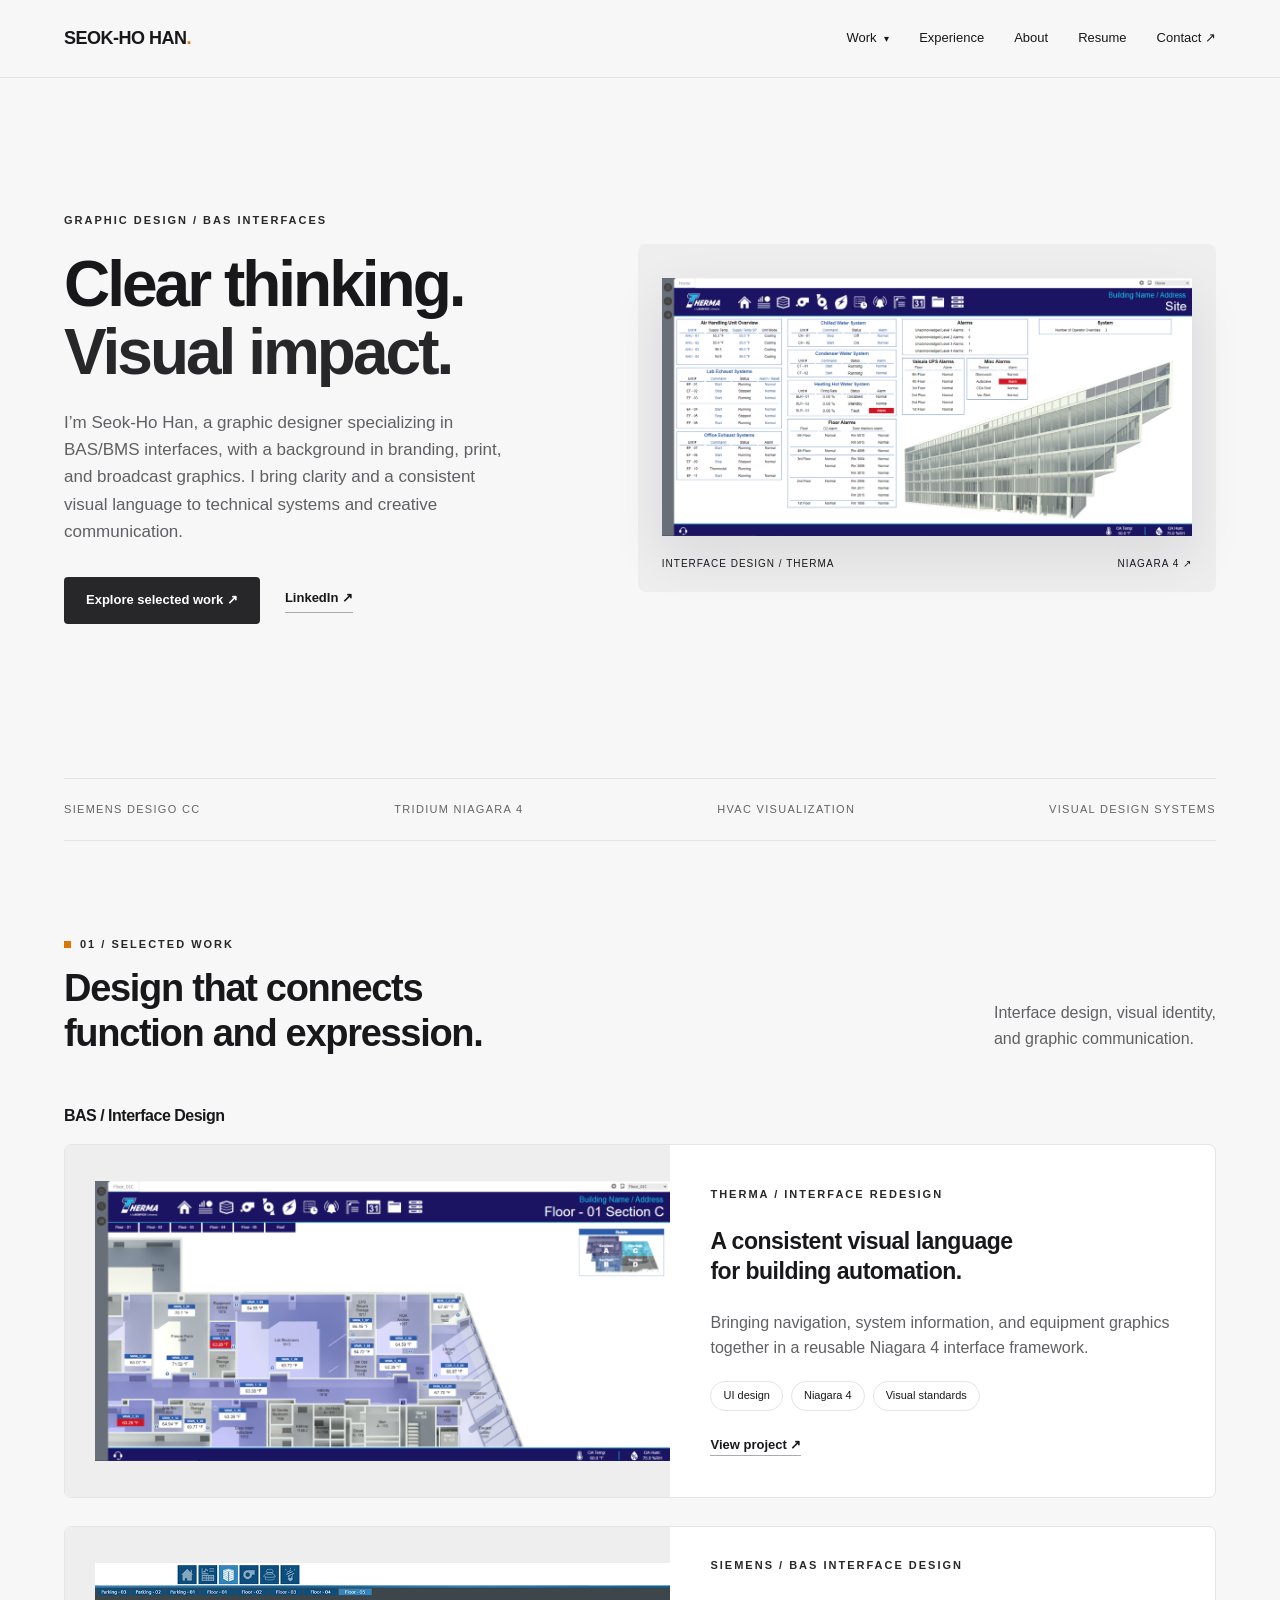
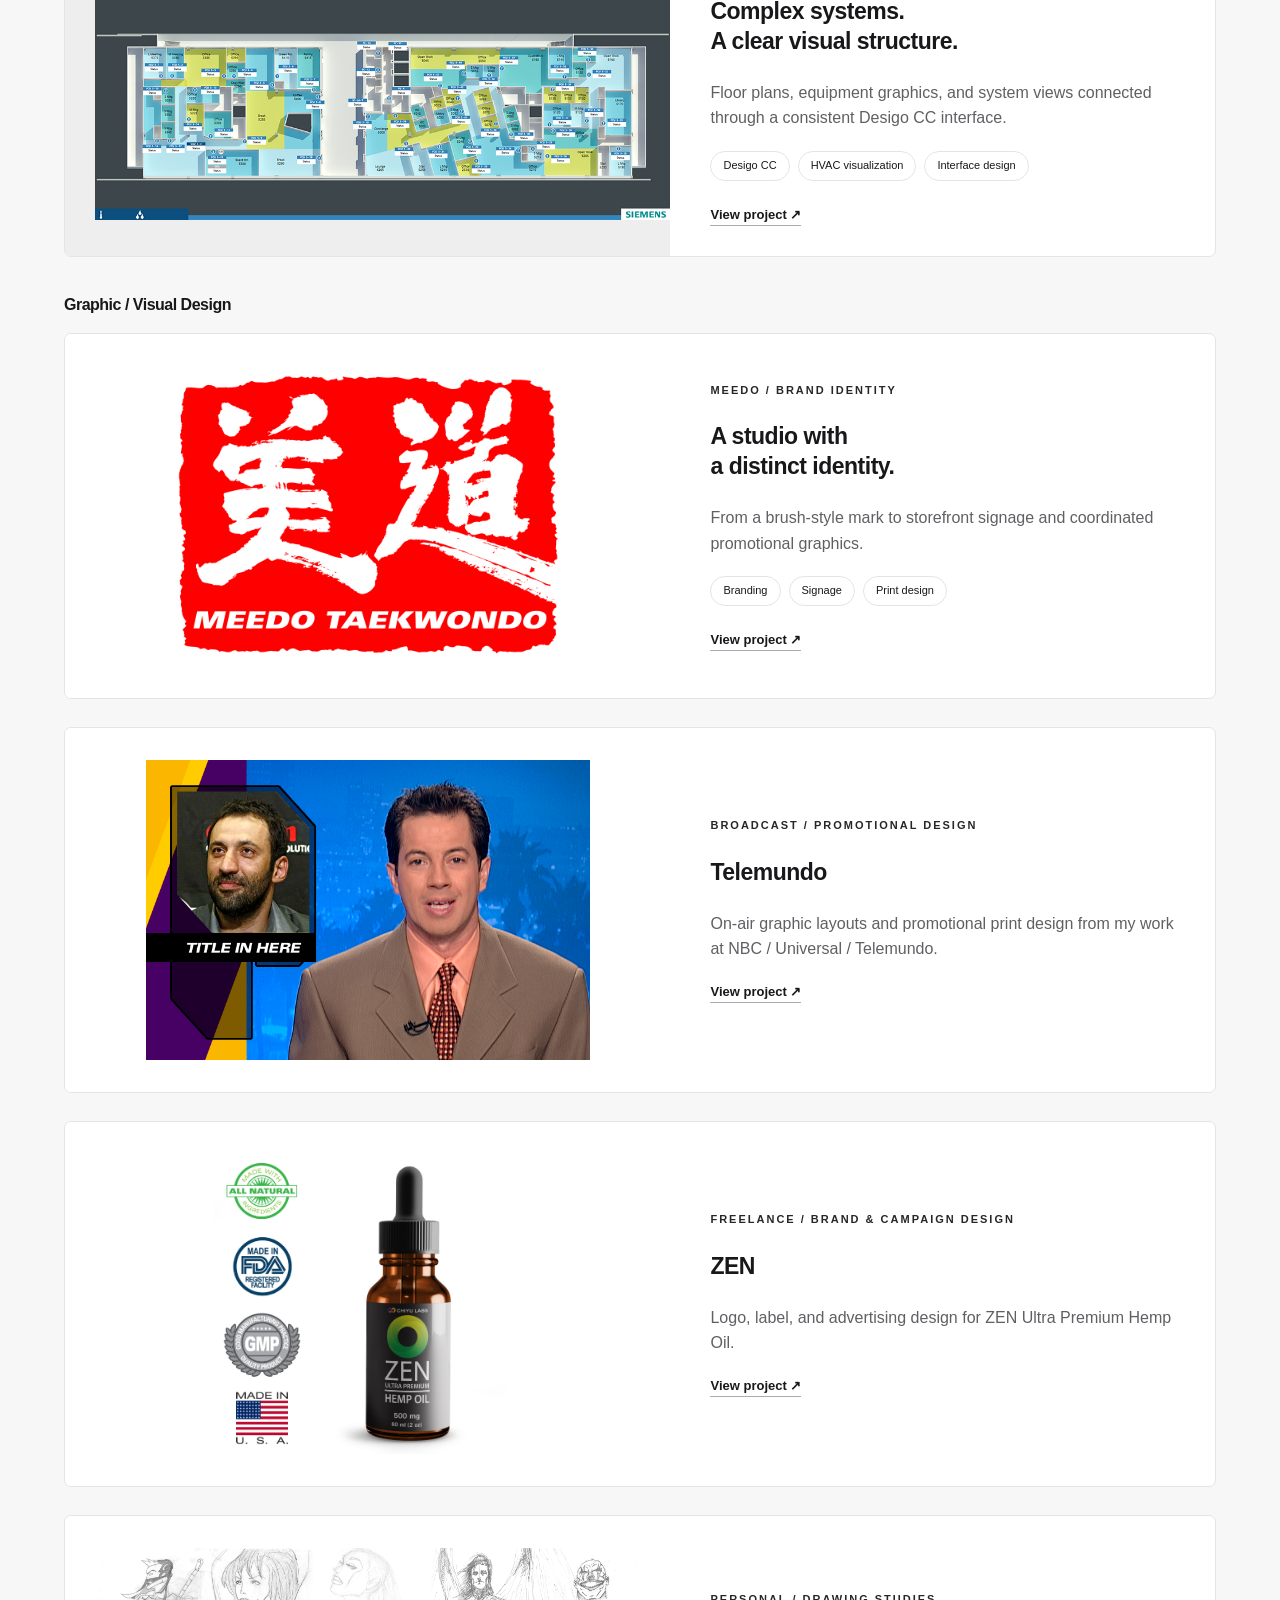
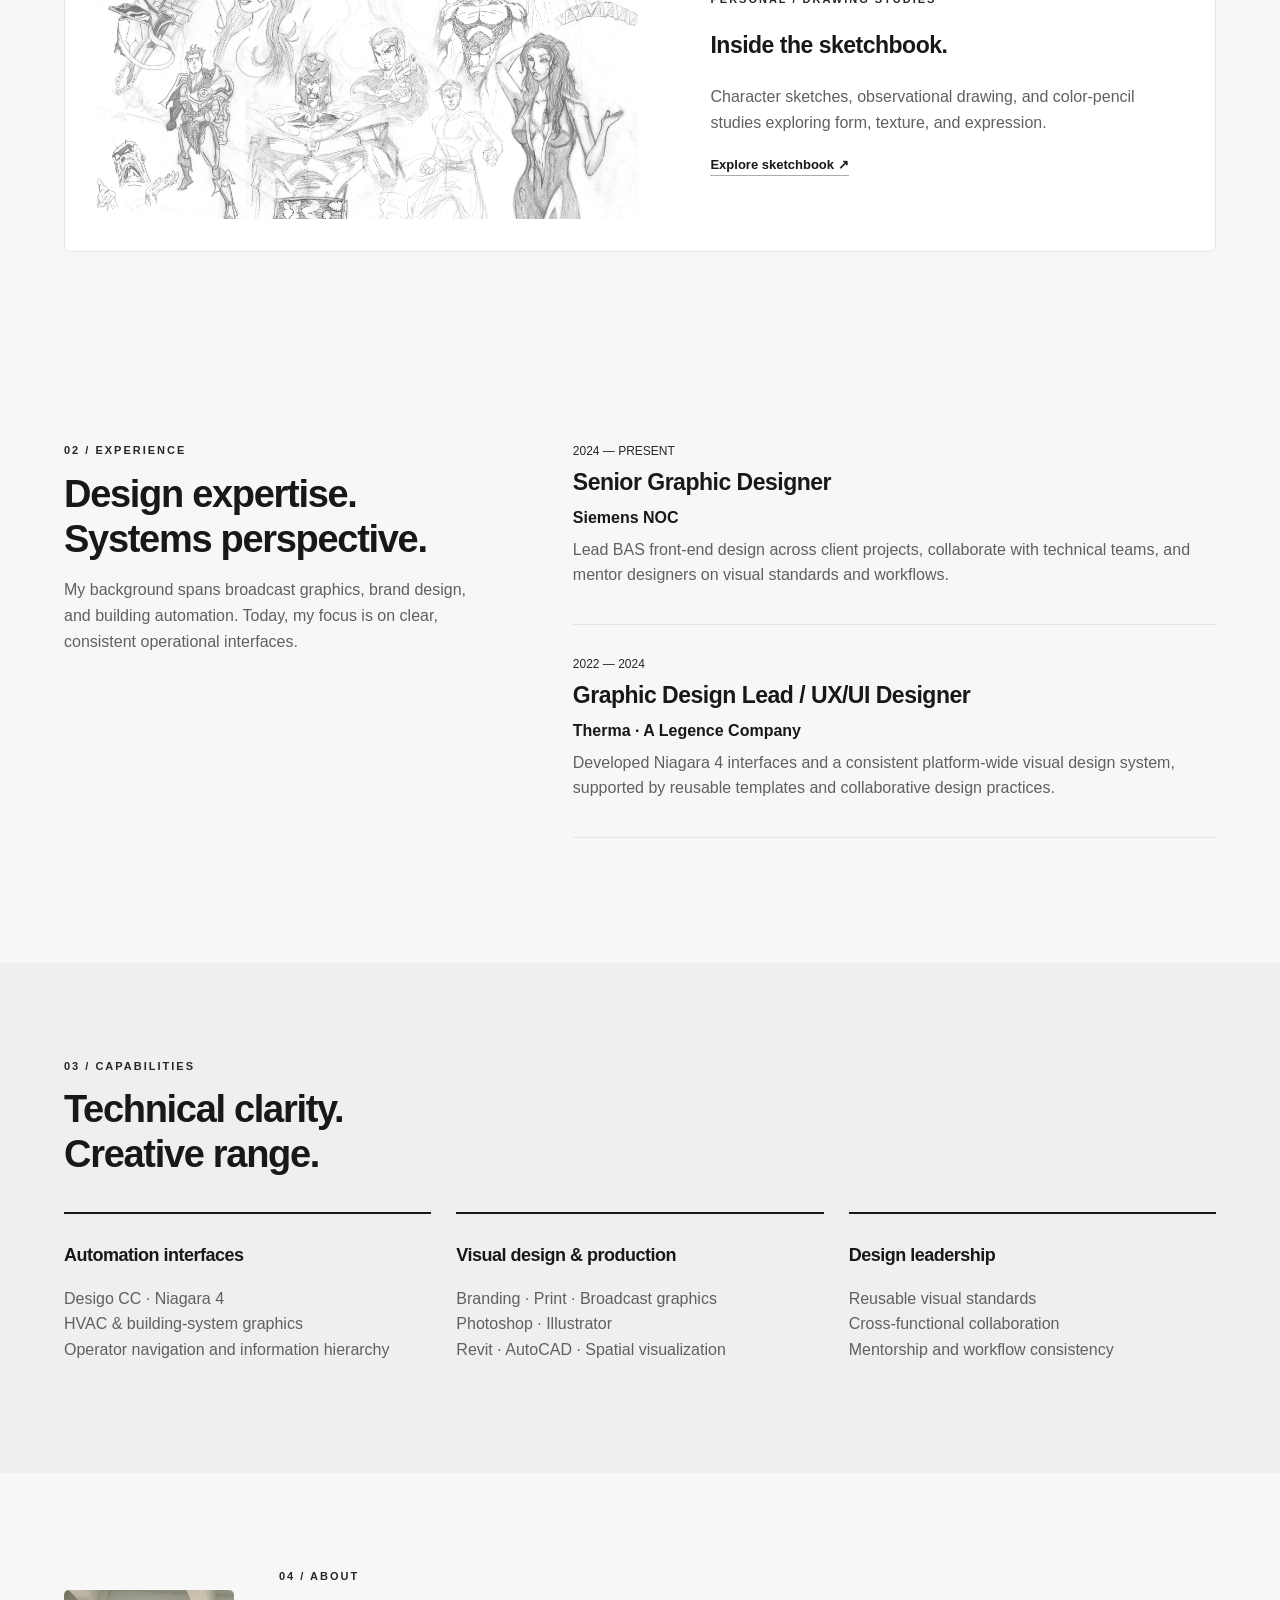
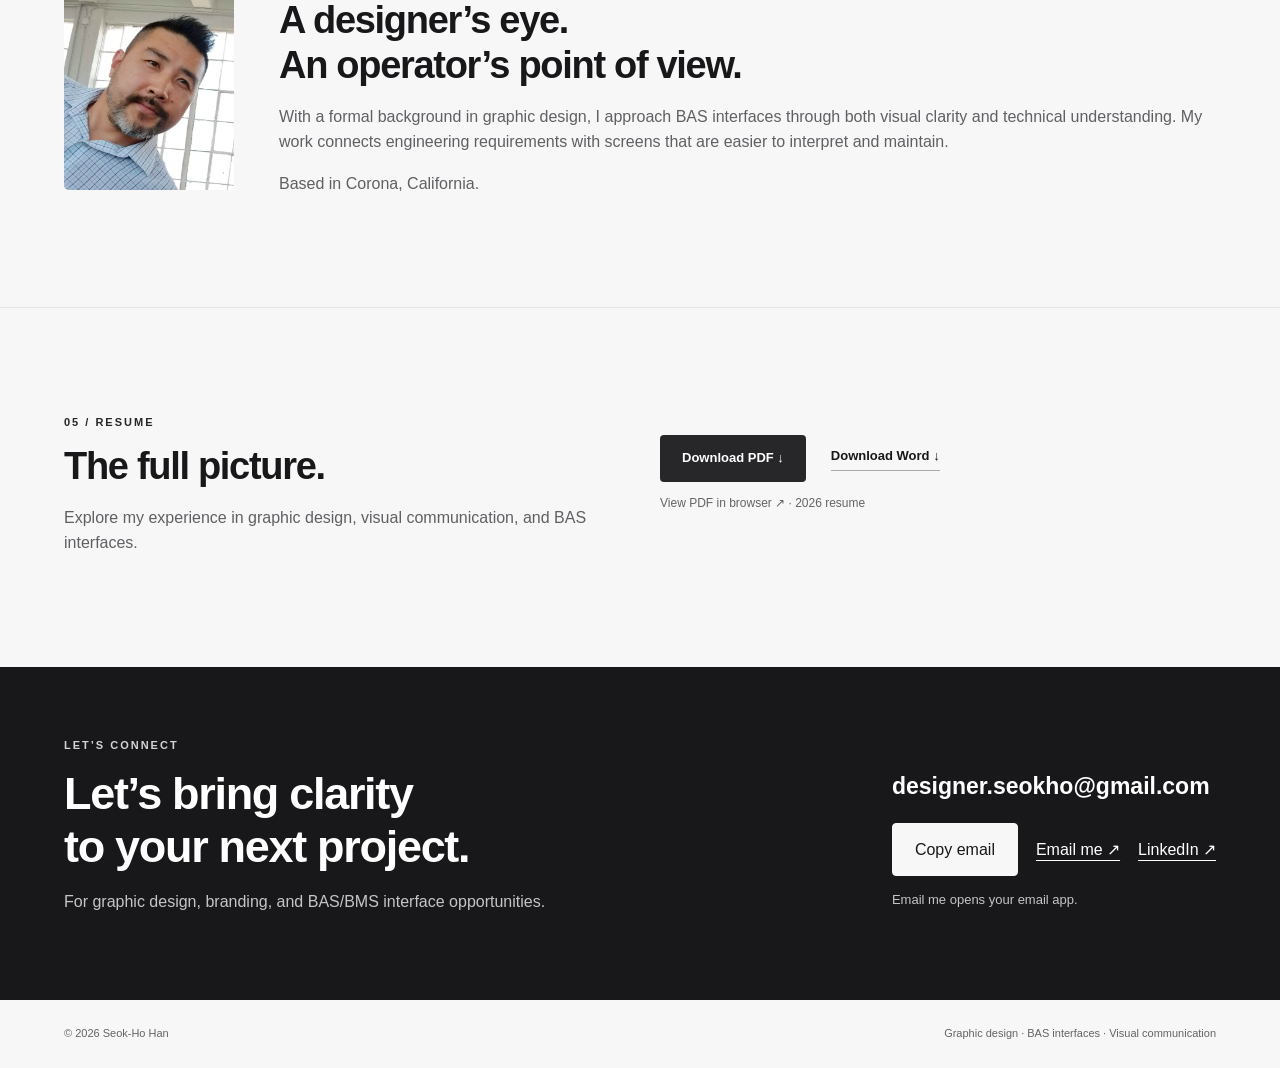
==== commit 3d1023e6: "adding Sub menu" ====
--- a/index.html
+++ b/index.html
@@ -1,6 +1,6 @@
 <!doctype html><html lang="en"><head><meta charset="UTF-8"><meta name="viewport" content="width=device-width, initial-scale=1"><title>Seok-Ho Han — Graphic & BAS Interface Designer</title><meta name="description" content="Graphic design, branding, broadcast graphics, and BAS/BMS interfaces by Seok-Ho Han."><link rel="stylesheet" href="styles.css"><link rel="stylesheet" href="sketch-resume.css"><style>
 #contact{scroll-margin-top:90px}#contact .wrap{flex-wrap:wrap}#contact .contact-options{min-width:0;max-width:100%}#contact .contact-email{display:block;color:#fff;font-size:clamp(17px,2vw,23px);font-weight:600;overflow-wrap:anywhere;margin:0 0 18px;text-decoration:none}#contact .contact-email:hover{text-decoration:underline}#contact .contact-actions{display:flex;flex-wrap:wrap;align-items:center;gap:18px}#contact .contact-actions a:not(.button){color:#fff;text-decoration:underline;text-underline-offset:5px}#contact button{font:inherit;cursor:pointer;border:1px solid #f7f7f7}#contact :focus-visible{outline:3px solid #f59e0b;outline-offset:5px}#contact .copy-status{font-size:13px;min-height:1.5em;margin:14px 0 0}#contact .contact-options{padding-top:12px}
-</style></head><body><header><div class="nav"><a class="brand" href="index.html">SEOK-HO HAN<span>.</span></a><nav aria-label="Main navigation"><a href="#work">Work</a><a href="#experience">Experience</a><a href="#about">About</a><a href="#resume">Resume</a><a href="#contact">Contact ↗</a></nav></div></header><main><div class="wrap"><section class="hero"><div><div class="eyebrow">GRAPHIC DESIGN / BAS INTERFACES</div><h1>Clear thinking.<br><span>Visual impact.</span></h1><p class="intro">I’m Seok-Ho Han, a graphic designer specializing in BAS/BMS interfaces, with a background in branding, print, and broadcast graphics. I bring clarity and a consistent visual language to technical systems and creative communication.</p><div class="actions"><a class="button" href="#work">Explore selected work ↗</a><a class="textlink" href="https://www.linkedin.com/in/seok-ho-han/" target="_blank" rel="noopener noreferrer">LinkedIn ↗</a></div></div><a class="hero-art" href="therma.html" aria-label="Explore the Therma interface project"><img src="assets/therma-overview.png" alt="Therma building automation overview with system summaries and a building rendering"><div class="artifact-label"><span>Interface design / Therma</span><span>Niagara 4 ↗</span></div></a></section><div class="strip"><span>Siemens Desigo CC</span><span>Tridium Niagara 4</span><span>HVAC visualization</span><span>Visual design systems</span></div><section id="work" class="section"><div class="section-head"><div><div class="eyebrow">01 / Selected work</div><h2>Design that connects<br>function and expression.</h2></div><p>Interface design, visual identity,<br>and graphic communication.</p></div><h3 class="work-category">BAS / Interface Design</h3><a class="work" href="therma.html"><div class="work-image"><img loading="lazy" src="assets/therma-floor.png" alt="Therma floor interface with spatial zones and temperature indicators"></div><div class="work-copy"><div class="eyebrow">Therma / Interface redesign</div><h3>A consistent visual language<br>for building automation.</h3><p>Bringing navigation, system information, and equipment graphics together in a reusable Niagara 4 interface framework.</p><div class="tags"><span>UI design</span><span>Niagara 4</span><span>Visual standards</span></div><span class="textlink">View project ↗</span></div></a><a class="work additional-work" href="siemens.html"><div class="work-image"><img loading="lazy" src="assets/siemens-3.png" alt="Siemens Desigo CC floor overview with room zones and equipment indicators"></div><div class="work-copy"><div class="eyebrow">Siemens / BAS interface design</div><h3>Complex systems.<br>A clear visual structure.</h3><p>Floor plans, equipment graphics, and system views connected through a consistent Desigo CC interface.</p><div class="tags"><span>Desigo CC</span><span>HVAC visualization</span><span>Interface design</span></div><span class="textlink">View project ↗</span></div></a><h3 class="work-category">Graphic / Visual Design</h3><a class="work" href="meedo.html"><div class="work-image brand-thumbnail"><img loading="lazy" src="assets/meedo-logo.png" alt="Meedo Taekwondo brand identity"></div><div class="work-copy"><div class="eyebrow">Meedo / Brand identity</div><h3>A studio with<br>a distinct identity.</h3><p>From a brush-style mark to storefront signage and coordinated promotional graphics.</p><div class="tags"><span>Branding</span><span>Signage</span><span>Print design</span></div><span class="textlink">View project ↗</span></div></a><a class="work additional-work" href="telemundo.html"><div class="work-image brand-thumbnail"><img loading="lazy" src="assets/broadcast-overlay.png" alt="Telemundo selected graphic design"></div><div class="work-copy"><div class="eyebrow">Broadcast / Promotional design</div><h3>Telemundo</h3><p>On-air graphic layouts and promotional print design from my work at NBC / Universal / Telemundo.</p><span class="textlink">View project ↗</span></div></a><a class="work additional-work" href="zen.html"><div class="work-image brand-thumbnail"><img loading="lazy" src="assets/zen-product.jpg" alt="ZEN selected graphic design"></div><div class="work-copy"><div class="eyebrow">Freelance / Brand & campaign design</div><h3>ZEN</h3><p>Logo, label, and advertising design for ZEN Ultra Premium Hemp Oil.</p><span class="textlink">View project ↗</span></div></a><a class="work additional-work" href="sketch.html"><div class="work-image brand-thumbnail"><img loading="lazy" src="assets/sketch-6.jpg" alt="Pencil character studies from Seok-Ho Han’s sketchbook"></div><div class="work-copy"><div class="eyebrow">Personal / Drawing studies</div><h3>Inside the sketchbook.</h3><p>Character sketches, observational drawing, and color-pencil studies exploring form, texture, and expression.</p><span class="textlink">Explore sketchbook ↗</span></div></a></section><section id="experience" class="section split"><div><div class="eyebrow">02 / Experience</div><h2>Design expertise.<br>Systems perspective.</h2><p>My background spans broadcast graphics, brand design, and building automation. Today, my focus is on clear, consistent operational interfaces.</p></div><div class="timeline"><article><div class="date">2024 — PRESENT</div><h3>Senior Graphic Designer</h3><strong>Siemens NOC</strong><p>Lead BAS front-end design across client projects, collaborate with technical teams, and mentor designers on visual standards and workflows.</p></article><article><div class="date">2022 — 2024</div><h3>Graphic Design Lead / UX/UI Designer</h3><strong>Therma · A Legence Company</strong><p>Developed Niagara 4 interfaces and a consistent platform-wide visual design system, supported by reusable templates and collaborative design practices.</p></article></div></section></div><section class="section tint"><div class="wrap"><div class="eyebrow">03 / Capabilities</div><h2>Technical clarity.<br>Creative range.</h2><div class="tools"><article><h3>Automation interfaces</h3><p>Desigo CC · Niagara 4<br>HVAC & building-system graphics<br>Operator navigation and information hierarchy</p></article><article><h3>Visual design & production</h3><p>Branding · Print · Broadcast graphics<br>Photoshop · Illustrator<br>Revit · AutoCAD · Spatial visualization</p></article><article><h3>Design leadership</h3><p>Reusable visual standards<br>Cross-functional collaboration<br>Mentorship and workflow consistency</p></article></div></div></section><div class="wrap"><section id="about" class="section about"><img loading="lazy" class="portrait" src="assets/portrait.png" alt="Seok-Ho Han"><div><div class="eyebrow">04 / About</div><h2>A designer’s eye.<br>An operator’s point of view.</h2><p>With a formal background in graphic design, I approach BAS interfaces through both visual clarity and technical understanding. My work connects engineering requirements with screens that are easier to interpret and maintain.</p><p>Based in Corona, California.</p></div></section></div><section id="resume" class="section resume-section"><div><p class="eyebrow">05 / Resume</p><h2>The full picture.</h2><p>Explore my experience in graphic design, visual communication, and BAS interfaces.</p></div><div><div class="actions"><a class="button" href="assets/Seok-Ho-Han-Resume-2026.pdf" download>Download PDF ↓</a><a class="textlink" href="assets/Seok-Ho-Han-Resume-2026.docx" download>Download Word ↓</a></div><p class="note"><a href="assets/Seok-Ho-Han-Resume-2026.pdf" target="_blank" rel="noopener">View PDF in browser ↗</a> · 2026 resume</p></div></section><section id="contact" class="contact"><div class="wrap"><div><div class="eyebrow">Let’s connect</div><h2>Let’s bring clarity<br>to your next project.</h2><p>For graphic design, branding, and BAS/BMS interface opportunities.</p></div><div class="contact-options"><a class="contact-email" id="contact-email" href="mailto:designer.seokho@gmail.com">designer.seokho@gmail.com</a><div class="contact-actions"><button class="button" id="copy-email" type="button">Copy email</button><a href="mailto:designer.seokho@gmail.com">Email me ↗</a><a href="https://www.linkedin.com/in/seok-ho-han/" target="_blank" rel="noopener noreferrer">LinkedIn ↗</a></div><p class="copy-status" id="copy-status" role="status" aria-live="polite">Email me opens your email app.</p></div></div></section></main><footer><span>© 2026 Seok-Ho Han</span><span>Graphic design · BAS interfaces · Visual communication</span></footer><script>
+</style></head><body><header><div class="nav"><a class="brand" href="index.html">SEOK-HO HAN<span>.</span></a><nav aria-label="Main navigation"><details class="work-menu"><summary>Work <span aria-hidden="true">▾</span></summary><div class="work-dropdown"><a href="#work">View all work</a><p>BAS / Interface Design</p><a href="therma.html">Therma</a><a href="siemens.html">Siemens</a><p>Graphic / Visual Design</p><a href="meedo.html">Meedo</a><a href="telemundo.html">Telemundo</a><a href="zen.html">ZEN</a><a class="work-sketch" href="sketch.html">Sketchbook</a></div></details><a href="#experience">Experience</a><a href="#about">About</a><a href="#resume">Resume</a><a href="#contact">Contact ↗</a></nav></div></header><main><div class="wrap"><section class="hero"><div><div class="eyebrow">GRAPHIC DESIGN / BAS INTERFACES</div><h1>Clear thinking.<br><span>Visual impact.</span></h1><p class="intro">I’m Seok-Ho Han, a graphic designer specializing in BAS/BMS interfaces, with a background in branding, print, and broadcast graphics. I bring clarity and a consistent visual language to technical systems and creative communication.</p><div class="actions"><a class="button" href="#work">Explore selected work ↗</a><a class="textlink" href="https://www.linkedin.com/in/designerseokho/" target="_blank" rel="noopener noreferrer">LinkedIn ↗</a></div></div><a class="hero-art" href="therma.html" aria-label="Explore the Therma interface project"><img src="assets/therma-overview.png" alt="Therma building automation overview with system summaries and a building rendering"><div class="artifact-label"><span>Interface design / Therma</span><span>Niagara 4 ↗</span></div></a></section><div class="strip"><span>Siemens Desigo CC</span><span>Tridium Niagara 4</span><span>HVAC visualization</span><span>Visual design systems</span></div><section id="work" class="section"><div class="section-head"><div><div class="eyebrow">01 / Selected work</div><h2>Design that connects<br>function and expression.</h2></div><p>Interface design, visual identity,<br>and graphic communication.</p></div><h3 class="work-category">BAS / Interface Design</h3><a class="work" href="therma.html"><div class="work-image"><img loading="lazy" src="assets/therma-floor.png" alt="Therma floor interface with spatial zones and temperature indicators"></div><div class="work-copy"><div class="eyebrow">Therma / Interface redesign</div><h3>A consistent visual language<br>for building automation.</h3><p>Bringing navigation, system information, and equipment graphics together in a reusable Niagara 4 interface framework.</p><div class="tags"><span>UI design</span><span>Niagara 4</span><span>Visual standards</span></div><span class="textlink">View project ↗</span></div></a><a class="work additional-work" href="siemens.html"><div class="work-image"><img loading="lazy" src="assets/siemens-3.png" alt="Siemens Desigo CC floor overview with room zones and equipment indicators"></div><div class="work-copy"><div class="eyebrow">Siemens / BAS interface design</div><h3>Complex systems.<br>A clear visual structure.</h3><p>Floor plans, equipment graphics, and system views connected through a consistent Desigo CC interface.</p><div class="tags"><span>Desigo CC</span><span>HVAC visualization</span><span>Interface design</span></div><span class="textlink">View project ↗</span></div></a><h3 class="work-category">Graphic / Visual Design</h3><a class="work" href="meedo.html"><div class="work-image brand-thumbnail"><img loading="lazy" src="assets/meedo-logo.png" alt="Meedo Taekwondo brand identity"></div><div class="work-copy"><div class="eyebrow">Meedo / Brand identity</div><h3>A studio with<br>a distinct identity.</h3><p>From a brush-style mark to storefront signage and coordinated promotional graphics.</p><div class="tags"><span>Branding</span><span>Signage</span><span>Print design</span></div><span class="textlink">View project ↗</span></div></a><a class="work additional-work" href="telemundo.html"><div class="work-image brand-thumbnail"><img loading="lazy" src="assets/broadcast-overlay.png" alt="Telemundo selected graphic design"></div><div class="work-copy"><div class="eyebrow">Broadcast / Promotional design</div><h3>Telemundo</h3><p>On-air graphic layouts and promotional print design from my work at NBC / Universal / Telemundo.</p><span class="textlink">View project ↗</span></div></a><a class="work additional-work" href="zen.html"><div class="work-image brand-thumbnail"><img loading="lazy" src="assets/zen-product.jpg" alt="ZEN selected graphic design"></div><div class="work-copy"><div class="eyebrow">Freelance / Brand & campaign design</div><h3>ZEN</h3><p>Logo, label, and advertising design for ZEN Ultra Premium Hemp Oil.</p><span class="textlink">View project ↗</span></div></a><a class="work additional-work" href="sketch.html"><div class="work-image brand-thumbnail"><img loading="lazy" src="assets/sketch-6.jpg" alt="Pencil character studies from Seok-Ho Han’s sketchbook"></div><div class="work-copy"><div class="eyebrow">Personal / Drawing studies</div><h3>Inside the sketchbook.</h3><p>Character sketches, observational drawing, and color-pencil studies exploring form, texture, and expression.</p><span class="textlink">Explore sketchbook ↗</span></div></a></section><section id="experience" class="section split"><div><div class="eyebrow">02 / Experience</div><h2>Design expertise.<br>Systems perspective.</h2><p>My background spans broadcast graphics, brand design, and building automation. Today, my focus is on clear, consistent operational interfaces.</p></div><div class="timeline"><article><div class="date">2024 — PRESENT</div><h3>Senior Graphic Designer</h3><strong>Siemens NOC</strong><p>Lead BAS front-end design across client projects, collaborate with technical teams, and mentor designers on visual standards and workflows.</p></article><article><div class="date">2022 — 2024</div><h3>Graphic Design Lead / UX/UI Designer</h3><strong>Therma · A Legence Company</strong><p>Developed Niagara 4 interfaces and a consistent platform-wide visual design system, supported by reusable templates and collaborative design practices.</p></article></div></section></div><section class="section tint"><div class="wrap"><div class="eyebrow">03 / Capabilities</div><h2>Technical clarity.<br>Creative range.</h2><div class="tools"><article><h3>Automation interfaces</h3><p>Desigo CC · Niagara 4<br>HVAC & building-system graphics<br>Operator navigation and information hierarchy</p></article><article><h3>Visual design & production</h3><p>Branding · Print · Broadcast graphics<br>Photoshop · Illustrator<br>Revit · AutoCAD · Spatial visualization</p></article><article><h3>Design leadership</h3><p>Reusable visual standards<br>Cross-functional collaboration<br>Mentorship and workflow consistency</p></article></div></div></section><div class="wrap"><section id="about" class="section about"><img loading="lazy" class="portrait" src="assets/portrait.png" alt="Seok-Ho Han"><div><div class="eyebrow">04 / About</div><h2>A designer’s eye.<br>An operator’s point of view.</h2><p>With a formal background in graphic design, I approach BAS interfaces through both visual clarity and technical understanding. My work connects engineering requirements with screens that are easier to interpret and maintain.</p><p>Based in Corona, California.</p></div></section></div><section id="resume" class="section resume-section"><div><p class="eyebrow">05 / Resume</p><h2>The full picture.</h2><p>Explore my experience in graphic design, visual communication, and BAS interfaces.</p></div><div><div class="actions"><a class="button" href="assets/Seok-Ho-Han-Resume-2026.pdf" download>Download PDF ↓</a><a class="textlink" href="assets/Seok-Ho-Han-Resume-2026.docx" download>Download Word ↓</a></div><p class="note"><a href="assets/Seok-Ho-Han-Resume-2026.pdf" target="_blank" rel="noopener">View PDF in browser ↗</a> · 2026 resume</p></div></section><section id="contact" class="contact"><div class="wrap"><div><div class="eyebrow">Let’s connect</div><h2>Let’s bring clarity<br>to your next project.</h2><p>For graphic design, branding, and BAS/BMS interface opportunities.</p></div><div class="contact-options"><a class="contact-email" id="contact-email" href="mailto:designer.seokho@gmail.com">designer.seokho@gmail.com</a><div class="contact-actions"><button class="button" id="copy-email" type="button">Copy email</button><a href="mailto:designer.seokho@gmail.com">Email me ↗</a><a href="https://www.linkedin.com/in/designerseokho/" target="_blank" rel="noopener noreferrer">LinkedIn ↗</a></div><p class="copy-status" id="copy-status" role="status" aria-live="polite">Email me opens your email app.</p></div></div></section></main><footer><span>© 2026 Seok-Ho Han</span><span>Graphic design · BAS interfaces · Visual communication</span></footer><script>
 (() => {
 const button = document.getElementById('copy-email');
 const status = document.getElementById('copy-status');
@@ -21,4 +21,5 @@
 }
 });
 })();
-</script></body></html>
+</script><script src="navigation.js" defer></script></body></html>
+
--- a/styles.css
+++ b/styles.css
@@ -5,3 +5,25 @@
 .editorial-gallery{display:grid;grid-template-columns:repeat(2,minmax(0,1fr));gap:28px}.gallery-item{margin:0}.gallery-item img{display:block;width:100%;height:auto}.gallery-item figcaption{font-size:12px;color:#606064;padding:12px 0}.split>.gallery-item img{max-height:650px;object-fit:contain}.additional-work{margin-top:28px}@media(max-width:760px){.editorial-gallery{grid-template-columns:1fr}}
 .comparison-section{max-width:960px;margin:auto;scroll-margin-top:100px}.compare-row{padding:22px 0;border-bottom:1px solid #e4e4e7}.compare-row h3{font-size:18px;margin:0 0 8px}.compare-row .comparison{gap:20px;grid-template-columns:repeat(2,minmax(0,1fr))}.compare-row .comparison img{height:auto;aspect-ratio:1.88;object-fit:contain;background:white}.compare-row figcaption{font-size:11px;padding:8px 0}.compare-row figcaption b{letter-spacing:1px;margin-right:6px}.compare-row a{display:block}.compare-row a:hover{outline:2px solid #965000}.more-comparisons{margin-top:24px;border-bottom:1px solid #e4e4e7}.more-comparisons summary{padding:12px 0}.more-comparisons summary span{float:right}.more-comparisons[open] summary span{transform:rotate(45deg)}summary:focus-visible{outline:3px solid #27272a;outline-offset:4px}@media(max-width:500px){.compare-row .comparison{gap:8px}.compare-row figcaption{font-size:10px}.compare-row h3{font-size:16px}}
 .compact-gallery-section{padding-top:65px;padding-bottom:20px}.compact-gallery{display:grid;grid-template-columns:repeat(5,minmax(0,1fr));gap:14px;margin-top:22px}.gallery-thumb{display:block;min-width:0;background:#fff;border:1px solid #e4e4e7;border-radius:4px;padding:8px;transition:transform .18s,box-shadow .18s}.gallery-thumb img{display:block;width:100%;height:112px;object-fit:contain;background:#f4f4f4}.gallery-thumb span{display:block;font-size:10px;padding-top:8px;color:#606064}.gallery-thumb small{float:right}.gallery-thumb:focus-visible{outline:3px solid #965000;outline-offset:3px}@media(hover:hover){.gallery-thumb:hover{transform:scale(1.06);box-shadow:0 8px 25px #0002;position:relative;z-index:2}}#image-viewer{width:94vw;max-width:1600px;max-height:94vh;padding:16px;border:0;border-radius:8px;background:#f7f7f7;color:#18181b}#image-viewer::backdrop{background:#101014dd}.viewer-bar,.viewer-controls{display:flex;align-items:center;justify-content:space-between;gap:12px}.viewer-bar p{margin:0;font-size:13px}#viewer-image{display:block;width:100%;height:74vh;object-fit:contain;background:#ededed;margin:12px 0}.viewer-controls button,.viewer-bar button{font:inherit;font-size:13px;border:1px solid #ccc;border-radius:4px;background:white;padding:10px 14px;cursor:pointer}.viewer-controls a{font-size:12px;text-decoration:underline}@media(max-width:900px){.compact-gallery{grid-template-columns:repeat(4,minmax(0,1fr))}}@media(max-width:600px){.compact-gallery{grid-template-columns:repeat(2,minmax(0,1fr));gap:10px}.gallery-thumb img{height:100px}#viewer-image{height:65vh}.viewer-controls button{padding:10px;font-size:12px}.viewer-bar p{font-size:11px}}@media(prefers-reduced-motion:reduce){.gallery-thumb{transition:none}}
+
+/* Work navigation disclosure */
+nav[aria-label="Main navigation"]{align-items:center}
+.work-menu{position:relative;padding:0;border:0}
+.work-menu summary{list-style:none;cursor:pointer;font-weight:inherit;white-space:nowrap}
+.work-menu summary::-webkit-details-marker{display:none}
+.work-menu summary span{display:inline-block;font-size:10px;margin-left:4px}
+.work-menu[open] summary{color:#965000}
+.work-menu[open] summary span{transform:rotate(180deg)}
+.work-menu summary:focus-visible{outline:3px solid #965000;outline-offset:6px}
+.work-dropdown{position:absolute;top:calc(100% + 18px);left:0;width:270px;padding:14px;background:#fff;border:1px solid #e4e4e7;border-radius:8px;box-shadow:0 16px 40px #18181b20;max-height:70vh;overflow:auto;z-index:20}
+.work-dropdown a{display:block!important;padding:8px 12px;border-radius:4px;font-size:14px;color:#18181b}
+.work-dropdown a:hover,.work-dropdown a:focus-visible{background:#f4f4f5;color:#965000}
+.work-dropdown a[aria-current="page"]{background:#f4f4f5;font-weight:700}
+.work-dropdown p{font-size:10px;font-weight:700;letter-spacing:.8px;text-transform:uppercase;margin:14px 12px 4px;color:#646468}
+.work-dropdown .work-sketch{border-top:1px solid #e4e4e7;margin-top:10px;padding-top:12px}
+@media(max-width:760px){
+.nav{flex-wrap:wrap;gap:16px}
+nav[aria-label="Main navigation"]{flex-wrap:wrap;gap:18px}
+.work-dropdown{width:min(270px,88vw)}
+}
+
